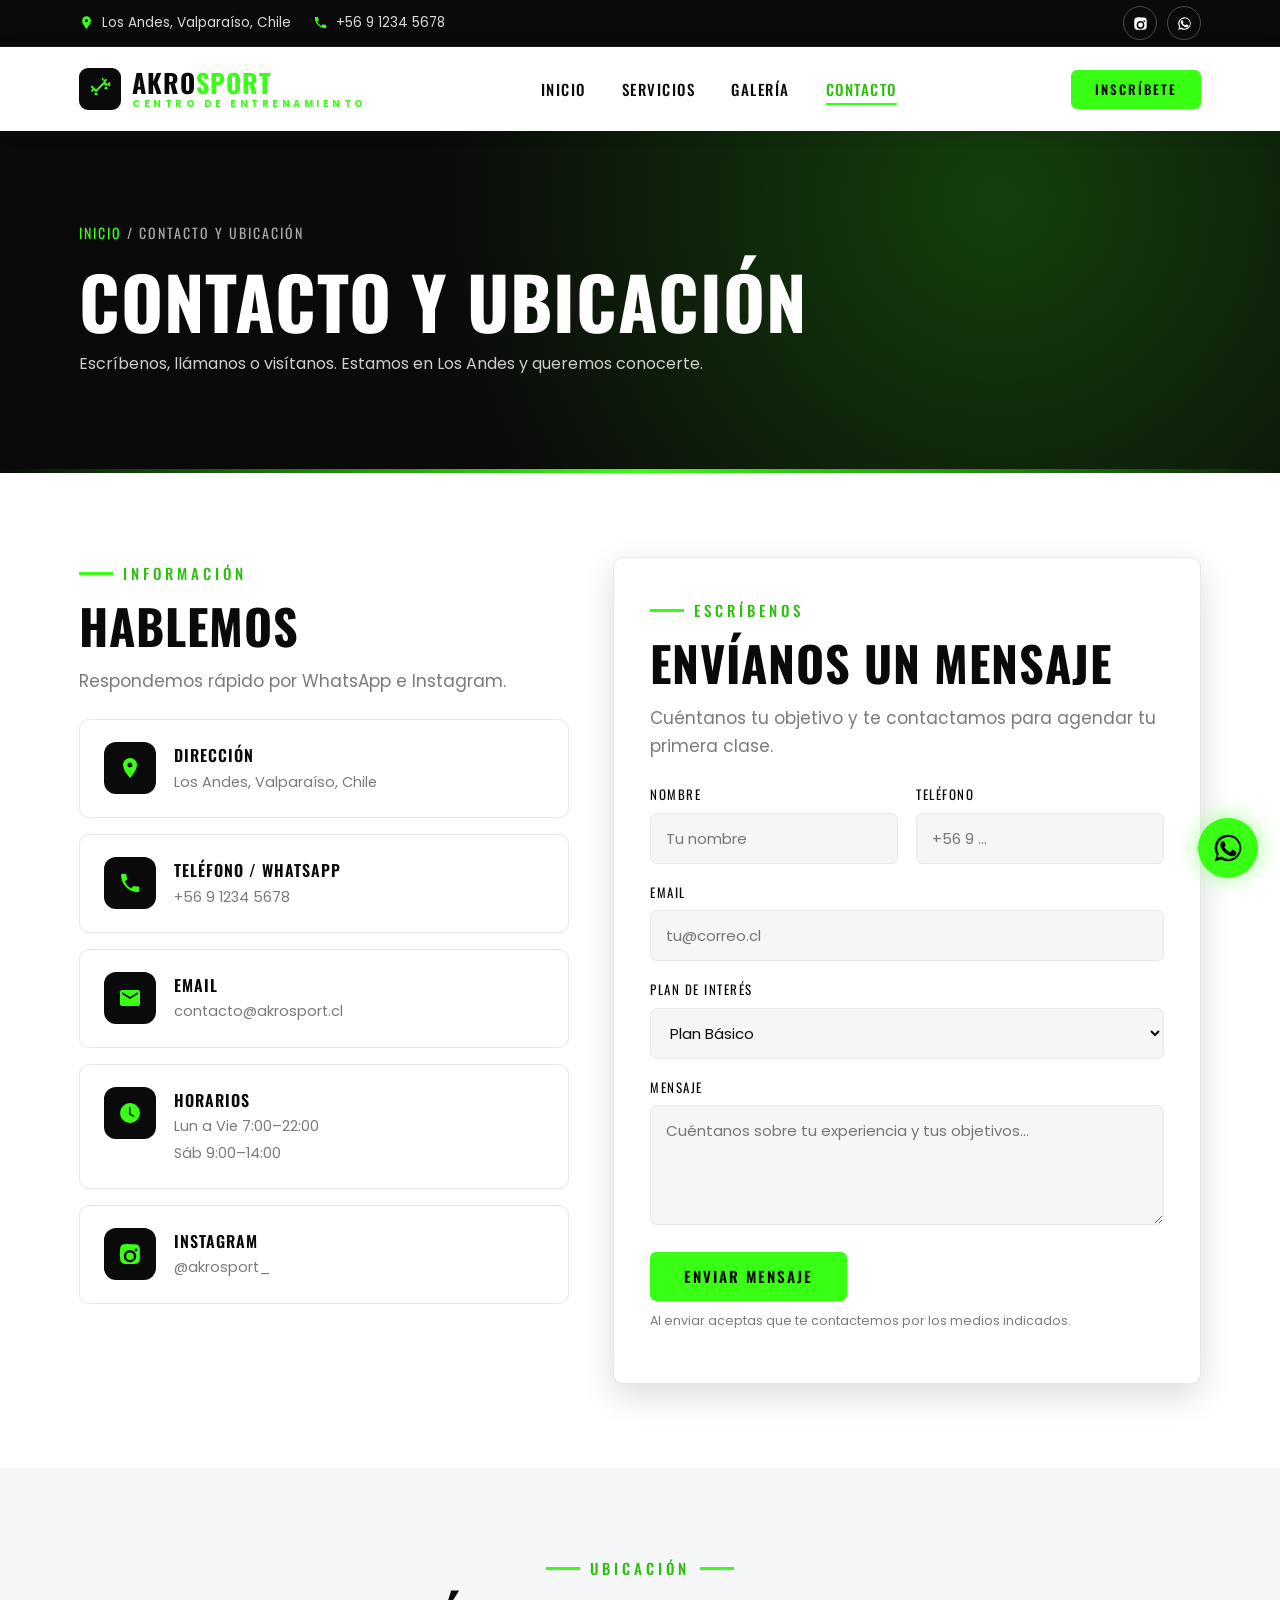
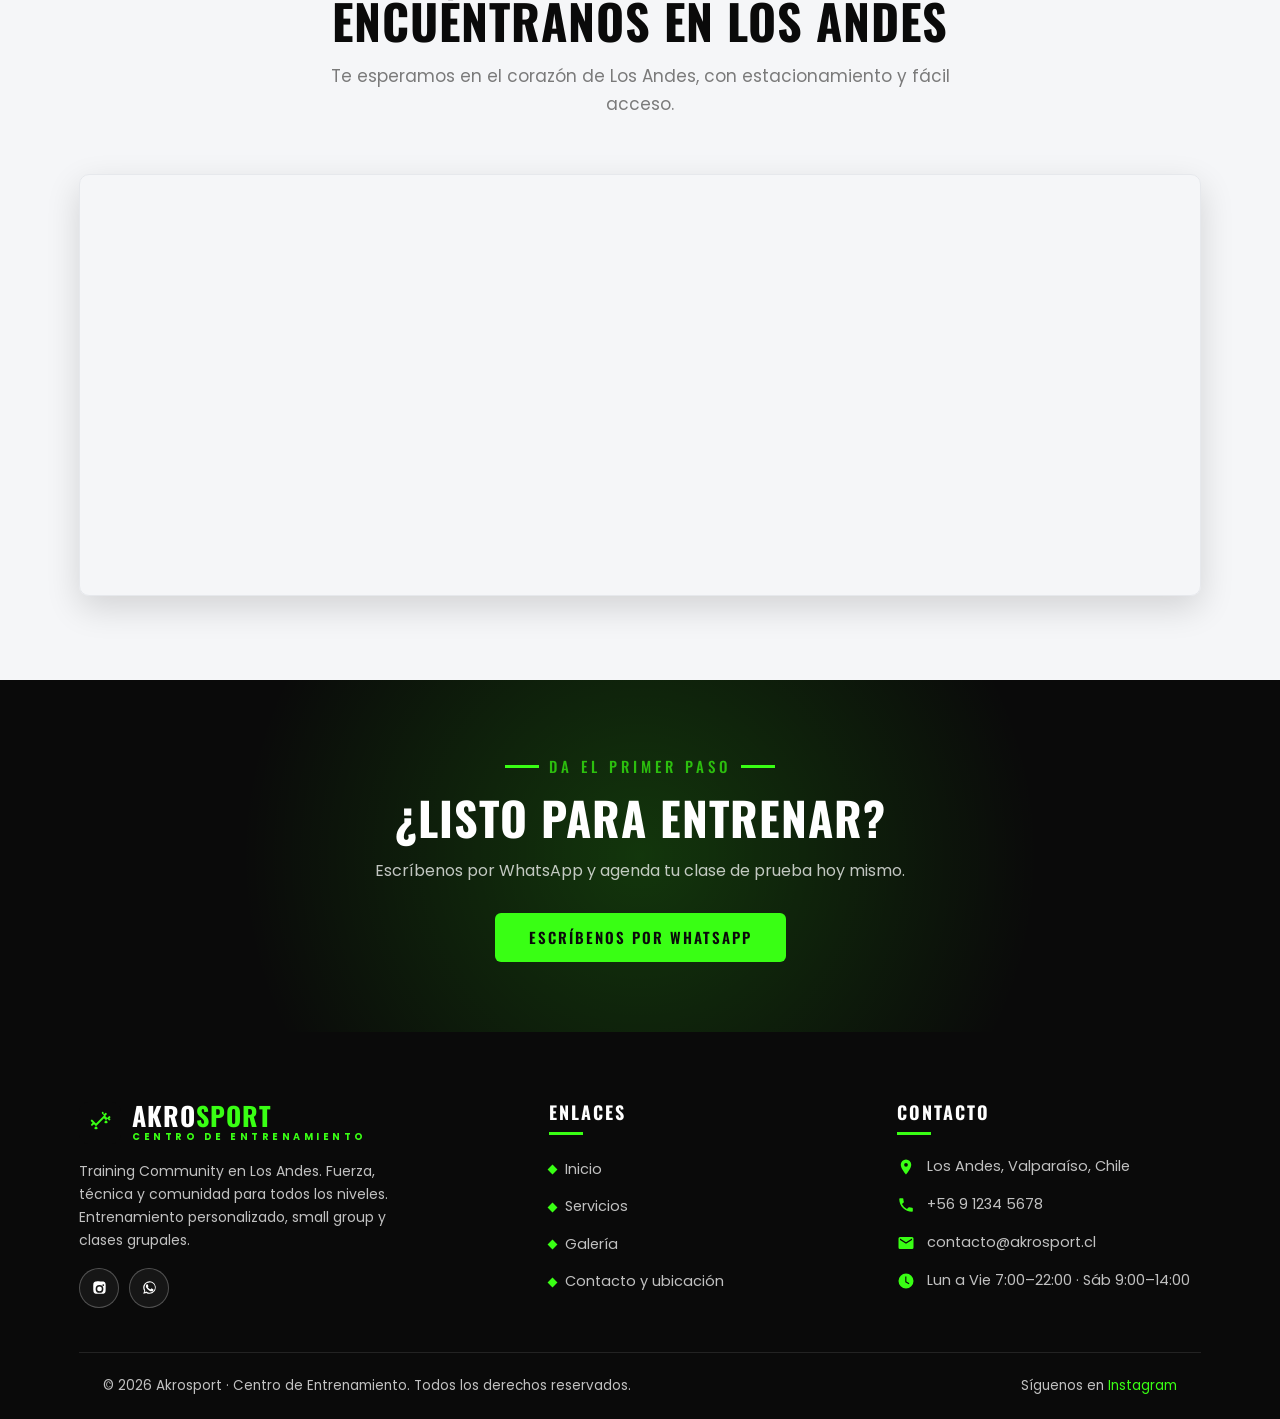
==== contacto.html @ b2be89d7 "paginas interiores: servicios, galeria y contacto" ====
<!DOCTYPE html>
<html lang="es">
<head>
  <meta charset="UTF-8">
  <meta name="viewport" content="width=device-width, initial-scale=1.0">
  <title>Contacto y Ubicación | AKROSPORT</title>
  <meta name="description" content="Contacta a Akrosport en Los Andes: dirección, teléfono, WhatsApp, Instagram, horarios y formulario de contacto.">
  <link rel="icon" type="image/svg+xml" href="assets/img/favicon.svg">
  <link rel="preconnect" href="https://fonts.googleapis.com">
  <link rel="preconnect" href="https://fonts.gstatic.com" crossorigin>
  <link href="https://fonts.googleapis.com/css2?family=Oswald:wght@400;500;600;700&family=Poppins:wght@300;400;500;600;700&display=swap" rel="stylesheet">
  <link rel="stylesheet" href="css/style.css">
</head>
<body>

  <div class="topbar">
    <div class="container">
      <div class="topbar-left">
        <span class="topbar-item">
          <svg><use href="assets/img/icons.svg#icon-pin"></use></svg>
          Los Andes, Valparaíso, Chile
        </span>
        <span class="topbar-item">
          <svg><use href="assets/img/icons.svg#icon-phone"></use></svg>
          +56 9 1234 5678
        </span>
      </div>
      <div class="topbar-right">
        <div class="socials">
          <a href="https://www.instagram.com/akrosport_" target="_blank" rel="noopener" aria-label="Instagram">
            <svg><use href="assets/img/icons.svg#icon-instagram"></use></svg>
          </a>
          <a href="https://wa.me/56912345678" target="_blank" rel="noopener" aria-label="WhatsApp">
            <svg><use href="assets/img/icons.svg#icon-whatsapp"></use></svg>
          </a>
        </div>
      </div>
    </div>
  </div>

  <header class="site-header">
    <div class="container">
      <a href="index.html" class="logo" aria-label="Akrosport">
        <span class="logo-icon">
          <svg><use href="assets/img/icons.svg#icon-dumbbell"></use></svg>
        </span>
        <span class="logo-text">AKRO<span>SPORT</span><span class="logo-tag">Centro de Entrenamiento</span></span>
      </a>
      <nav class="nav" aria-label="Menú principal">
        <a href="index.html">Inicio</a>
        <a href="servicios.html">Servicios</a>
        <a href="galeria.html">Galería</a>
        <a href="contacto.html" class="active">Contacto</a>
      </nav>
      <div class="header-cta">
        <a href="https://wa.me/56912345678?text=Hola%20Akrosport%2C%20quiero%20inscribirme" target="_blank" rel="noopener" class="btn btn-neon btn-sm">Inscríbete</a>
        <button class="nav-toggle" aria-label="Abrir menú">
          <span></span><span></span><span></span>
        </button>
      </div>
    </div>
  </header>

  <main>

    <section class="page-banner">
      <div class="container">
        <p class="crumb"><a href="index.html">Inicio</a> / Contacto y ubicación</p>
        <h1>Contacto y ubicación</h1>
        <p>Escríbenos, llámanos o visítanos. Estamos en Los Andes y queremos conocerte.</p>
      </div>
    </section>

    <section class="section">
      <div class="container">
        <div class="contact-grid">

          <div class="reveal">
            <span class="eyebrow">Información</span>
            <h2>Hablemos</h2>
            <p class="subtitle" style="margin:0 0 24px;text-align:left;">Respondemos rápido por WhatsApp e Instagram.</p>
            <div class="contact-cards">
              <div class="contact-card">
                <span class="ico"><svg><use href="assets/img/icons.svg#icon-pin"></use></svg></span>
                <div>
                  <strong>Dirección</strong>
                  <span>Los Andes, Valparaíso, Chile</span>
                </div>
              </div>
              <div class="contact-card">
                <span class="ico"><svg><use href="assets/img/icons.svg#icon-phone"></use></svg></span>
                <div>
                  <strong>Teléfono / WhatsApp</strong>
                  <a href="https://wa.me/56912345678" target="_blank" rel="noopener">+56 9 1234 5678</a>
                </div>
              </div>
              <div class="contact-card">
                <span class="ico"><svg><use href="assets/img/icons.svg#icon-mail"></use></svg></span>
                <div>
                  <strong>Email</strong>
                  <a href="mailto:contacto@akrosport.cl">contacto@akrosport.cl</a>
                </div>
              </div>
              <div class="contact-card">
                <span class="ico"><svg><use href="assets/img/icons.svg#icon-clock"></use></svg></span>
                <div>
                  <strong>Horarios</strong>
                  <span>Lun a Vie 7:00–22:00<br>Sáb 9:00–14:00</span>
                </div>
              </div>
              <div class="contact-card">
                <span class="ico"><svg><use href="assets/img/icons.svg#icon-instagram"></use></svg></span>
                <div>
                  <strong>Instagram</strong>
                  <a href="https://www.instagram.com/akrosport_" target="_blank" rel="noopener">@akrosport_</a>
                </div>
              </div>
            </div>
          </div>

          <div class="form-card reveal">
            <span class="eyebrow">Escríbenos</span>
            <h2>Envíanos un mensaje</h2>
            <p class="subtitle" style="margin:0 0 24px;text-align:left;">Cuéntanos tu objetivo y te contactamos para agendar tu primera clase.</p>
            <div class="form-success" role="status">¡Gracias por tu mensaje! Te responderemos muy pronto.</div>
            <form class="contact-form" novalidate>
              <div class="form-row">
                <div class="form-group">
                  <label for="nombre">Nombre</label>
                  <input type="text" id="nombre" name="nombre" placeholder="Tu nombre" required>
                </div>
                <div class="form-group">
                  <label for="telefono">Teléfono</label>
                  <input type="tel" id="telefono" name="telefono" placeholder="+56 9 ..." required>
                </div>
              </div>
              <div class="form-group">
                <label for="email">Email</label>
                <input type="email" id="email" name="email" placeholder="tu@correo.cl" required>
              </div>
              <div class="form-group">
                <label for="asunto">Plan de interés</label>
                <select id="asunto" name="asunto">
                  <option value="Plan Básico">Plan Básico</option>
                  <option value="Plan Pro">Plan Pro</option>
                  <option value="Plan Premium">Plan Premium</option>
                  <option value="Clases grupales">Clases grupales</option>
                  <option value="Entrenamiento personalizado">Entrenamiento personalizado</option>
                  <option value="Otro">Otro</option>
                </select>
              </div>
              <div class="form-group">
                <label for="mensaje">Mensaje</label>
                <textarea id="mensaje" name="mensaje" rows="4" placeholder="Cuéntanos sobre tu experiencia y tus objetivos..." required></textarea>
              </div>
              <button type="submit" class="btn btn-neon">Enviar mensaje</button>
              <p class="form-note">Al enviar aceptas que te contactemos por los medios indicados.</p>
            </form>
          </div>

        </div>
      </div>
    </section>

    <!-- Ubicación -->
    <section class="section section-light" id="ubicacion">
      <div class="container">
        <div class="text-center reveal">
          <span class="eyebrow center">Ubicación</span>
          <h2>Encuéntranos en Los Andes</h2>
          <p class="subtitle">Te esperamos en el corazón de Los Andes, con estacionamiento y fácil acceso.</p>
        </div>
        <div class="map-wrap reveal">
          <iframe src="https://www.google.com/maps?q=Los%20Andes%2C%20Valpara%C3%ADso%2C%20Chile&output=embed" loading="lazy" referrerpolicy="no-referrer-when-downgrade" title="Mapa de ubicación de Akrosport"></iframe>
        </div>
      </div>
    </section>

    <!-- CTA -->
    <section class="cta-band">
      <div class="container reveal">
        <span class="eyebrow center">Da el primer paso</span>
        <h2>¿Listo para entrenar?</h2>
        <p>Escríbenos por WhatsApp y agenda tu clase de prueba hoy mismo.</p>
        <a href="https://wa.me/56912345678?text=Hola%20Akrosport%2C%20quiero%20inscribirme" target="_blank" rel="noopener" class="btn btn-neon">Escríbenos por WhatsApp</a>
      </div>
    </section>

  </main>

  <footer class="site-footer">
    <div class="container">
      <div class="footer-grid">
        <div class="footer-brand">
          <a href="index.html" class="logo" aria-label="Akrosport">
            <span class="logo-icon">
              <svg><use href="assets/img/icons.svg#icon-dumbbell"></use></svg>
            </span>
            <span class="logo-text">AKRO<span>SPORT</span><span class="logo-tag">Centro de Entrenamiento</span></span>
          </a>
          <p>Training Community en Los Andes. Fuerza, técnica y comunidad para todos los niveles. Entrenamiento personalizado, small group y clases grupales.</p>
          <div class="socials sm">
            <a href="https://www.instagram.com/akrosport_" target="_blank" rel="noopener" aria-label="Instagram">
              <svg><use href="assets/img/icons.svg#icon-instagram"></use></svg>
            </a>
            <a href="https://wa.me/56912345678" target="_blank" rel="noopener" aria-label="WhatsApp">
              <svg><use href="assets/img/icons.svg#icon-whatsapp"></use></svg>
            </a>
          </div>
        </div>
        <div class="footer-col">
          <h4>Enlaces</h4>
          <ul class="footer-links">
            <li><a href="index.html">Inicio</a></li>
            <li><a href="servicios.html">Servicios</a></li>
            <li><a href="galeria.html">Galería</a></li>
            <li><a href="contacto.html">Contacto y ubicación</a></li>
          </ul>
        </div>
        <div class="footer-col">
          <h4>Contacto</h4>
          <ul class="footer-contact">
            <li>
              <svg><use href="assets/img/icons.svg#icon-pin"></use></svg>
              <span>Los Andes, Valparaíso, Chile</span>
            </li>
            <li>
              <svg><use href="assets/img/icons.svg#icon-phone"></use></svg>
              <a href="tel:+56912345678">+56 9 1234 5678</a>
            </li>
            <li>
              <svg><use href="assets/img/icons.svg#icon-mail"></use></svg>
              <a href="mailto:contacto@akrosport.cl">contacto@akrosport.cl</a>
            </li>
            <li>
              <svg><use href="assets/img/icons.svg#icon-clock"></use></svg>
              <span>Lun a Vie 7:00–22:00 · Sáb 9:00–14:00</span>
            </li>
          </ul>
        </div>
      </div>
      <div class="footer-bottom">
        <div class="container">
          <span>© 2026 Akrosport · Centro de Entrenamiento. Todos los derechos reservados.</span>
          <span>Síguenos en <a href="https://www.instagram.com/akrosport_" target="_blank" rel="noopener">Instagram</a></span>
        </div>
      </div>
    </div>
  </footer>

  <a href="https://wa.me/56912345678?text=Hola%20Akrosport%2C%20quiero%20m%C3%A1s%20informaci%C3%B3n" target="_blank" rel="noopener" class="whatsapp-float" aria-label="WhatsApp">
    <svg><use href="assets/img/icons.svg#icon-whatsapp"></use></svg>
  </a>

  <button class="to-top" aria-label="Volver arriba">
    <svg><use href="assets/img/icons.svg#icon-chevron-up"></use></svg>
  </button>

  <script src="js/main.js"></script>
</body>
</html>
---- css/style.css ----
/* AKROSPORT
   negro + verde neón. si cambia el logo, cambiar los colores acá. */

:root {
  --black: #0A0A0A;
  --black-2: #111111;
  --black-3: #1A1C19;
  --neon: #39FF14;
  --neon-dark: #2CBF0E;
  --neon-soft: #A6FF00;
  --white: #ffffff;
  --light: #F5F6F8;
  --text: #3D3D3D;
  --gray: #7A7A7A;
  --border: #E6E8EC;
  --font-body: 'Poppins', Arial, sans-serif;
  --font-head: 'Oswald', 'Arial Narrow', sans-serif;
  --maxw: 1170px;
  --header-h: 84px;
  --radius: 10px;
  --shadow: 0 12px 34px rgba(0, 0, 0, .14);
  --glow: 0 0 22px rgba(57, 255, 20, .45);
  --transition: .3s cubic-bezier(.4, 0, .2, 1);
}

/* baseline */
*, *::before, *::after { box-sizing: border-box; }
html { scroll-behavior: smooth; -webkit-text-size-adjust: 100%; }
body {
  margin: 0;
  font-family: var(--font-body);
  font-size: 16px;
  line-height: 1.65;
  color: var(--text);
  background: var(--white);
  overflow-x: hidden;
}
img { max-width: 100%; display: block; }
a { color: var(--neon-dark); text-decoration: none; transition: color var(--transition); }
a:hover { color: var(--neon); }
ul { margin: 0; padding: 0; list-style: none; }
h1, h2, h3, h4, h5, h6 {
  font-family: var(--font-head);
  font-weight: 700;
  line-height: 1.15;
  margin: 0 0 14px;
  color: var(--black);
  text-transform: uppercase;
  letter-spacing: 1px;
}
h1 { font-size: clamp(38px, 6vw, 72px); }
h2 { font-size: clamp(30px, 4.4vw, 48px); }
h3 { font-size: clamp(22px, 2.6vw, 28px); }
p { margin: 0 0 16px; }
strong { font-weight: 600; }

.container { width: 100%; max-width: var(--maxw); margin: 0 auto; padding: 0 24px; }
section { position: relative; }
.section { padding: 84px 0; }
.section-light { background: var(--light); }
.section-dark { background: var(--black); }

/* textos auxiliares */
.eyebrow {
  display: inline-flex;
  align-items: center;
  gap: 10px;
  font-family: var(--font-head);
  font-weight: 500;
  font-size: 15px;
  letter-spacing: 4px;
  text-transform: uppercase;
  color: var(--neon-dark);
  margin-bottom: 12px;
}
.eyebrow::before { content: ""; width: 34px; height: 3px; background: var(--neon); display: inline-block; }
.eyebrow.center { justify-content: center; }
.eyebrow.center::after { content: ""; width: 34px; height: 3px; background: var(--neon); display: inline-block; }

.text-center { text-align: center; }
.text-white { color: var(--white); }
.text-neon { color: var(--neon); }
.subtitle { font-size: 17px; color: var(--gray); max-width: 640px; margin: 0 auto; }
.section-dark .subtitle { color: rgba(255, 255, 255, .72); }

/* botones */
.btn {
  display: inline-flex;
  align-items: center;
  justify-content: center;
  gap: 10px;
  font-family: var(--font-head);
  font-weight: 600;
  font-size: 15px;
  letter-spacing: 2px;
  text-transform: uppercase;
  padding: 15px 32px;
  border-radius: 6px;
  border: 2px solid transparent;
  cursor: pointer;
  transition: all var(--transition);
  line-height: 1;
  text-align: center;
}
.btn-neon { background: var(--neon); color: var(--black); }
.btn-neon:hover { background: var(--neon-dark); color: var(--black); box-shadow: var(--glow); transform: translateY(-2px); }
.btn-outline { border-color: rgba(255, 255, 255, .7); color: var(--white); background: transparent; }
.btn-outline:hover { border-color: var(--neon); color: var(--neon); background: rgba(57, 255, 20, .08); }
.btn-dark { background: var(--black); color: var(--white); }
.btn-dark:hover { background: var(--neon); color: var(--black); }
.btn-sm { padding: 11px 22px; font-size: 13px; }

.btn svg { width: 18px; height: 18px; flex: none; }

/* topbar: la barrita negra de arriba */
.topbar { background: var(--black); color: rgba(255, 255, 255, .85); font-size: 13.5px; border-bottom: 1px solid rgba(255, 255, 255, .08); }
.topbar .container { display: flex; align-items: center; justify-content: space-between; min-height: 44px; gap: 16px; flex-wrap: wrap; padding-top: 6px; padding-bottom: 6px; }
.topbar-item { display: inline-flex; align-items: center; gap: 8px; }
.topbar-item svg { width: 15px; height: 15px; fill: var(--neon); flex: none; }
.topbar-left { display: flex; align-items: center; gap: 22px; flex-wrap: wrap; }
.topbar-right { display: flex; align-items: center; gap: 12px; }

.socials { display: flex; gap: 10px; }
.socials a {
  width: 34px; height: 34px;
  display: inline-flex; align-items: center; justify-content: center;
  border: 1px solid rgba(255, 255, 255, .25);
  border-radius: 50%;
  color: var(--white);
  transition: all var(--transition);
}
.socials a svg { width: 15px; height: 15px; fill: currentColor; }
.socials a:hover { background: var(--neon); border-color: var(--neon); color: var(--black); box-shadow: var(--glow); }
.socials.sm a { width: 40px; height: 40px; background: rgba(255, 255, 255, .05); }

/* header. ojo: sin -webkit-backdrop-filter el sticky no queda translúcido en safari */
.site-header {
  position: sticky; top: 0; z-index: 900;
  background: rgba(255, 255, 255, .96);
  -webkit-backdrop-filter: blur(8px);
  backdrop-filter: blur(8px);
  box-shadow: 0 2px 18px rgba(0, 0, 0, .07);
  transition: box-shadow var(--transition);
}
.site-header.scrolled { box-shadow: 0 6px 26px rgba(0, 0, 0, .16); }
.site-header .container { display: flex; align-items: center; justify-content: space-between; min-height: var(--header-h); gap: 20px; }

.logo { display: inline-flex; align-items: center; gap: 11px; }
.logo-icon { width: 42px; height: 42px; flex: none; display: inline-flex; align-items: center; justify-content: center; background: var(--black); border-radius: 9px; }
.logo-icon svg { width: 24px; height: 24px; fill: var(--neon); }
.logo-text { font-family: var(--font-head); font-weight: 700; font-size: 26px; letter-spacing: 1px; color: var(--black); line-height: 1; text-transform: uppercase; }
.logo-text span { color: var(--neon); }
.logo-tag { display: block; font-family: var(--font-body); font-size: 9.5px; letter-spacing: 3.5px; text-transform: uppercase; color: var(--gray); margin-top: 3px; }

.nav { display: flex; align-items: center; gap: 6px; }
.nav a {
  font-family: var(--font-head);
  font-weight: 500;
  font-size: 15px;
  letter-spacing: 1.5px;
  text-transform: uppercase;
  color: var(--black);
  padding: 10px 15px;
  position: relative;
}
.nav a::after {
  content: ""; position: absolute; left: 15px; right: 15px; bottom: 6px;
  height: 2px; background: var(--neon); transform: scaleX(0); transform-origin: left;
  transition: transform var(--transition);
}
.nav a:hover::after, .nav a.active::after { transform: scaleX(1); }
.nav a.active { color: var(--neon-dark); }

.header-cta { display: flex; align-items: center; gap: 12px; }

.nav-toggle {
  display: none;
  flex-direction: column; justify-content: center; gap: 5px;
  width: 44px; height: 44px; background: none; border: none; cursor: pointer; padding: 8px;
}
.nav-toggle span { display: block; height: 3px; width: 100%; background: var(--black); border-radius: 3px; transition: var(--transition); }
.nav-toggle.open span:nth-child(1) { transform: translateY(8px) rotate(45deg); }
.nav-toggle.open span:nth-child(2) { opacity: 0; }
.nav-toggle.open span:nth-child(3) { transform: translateY(-8px) rotate(-45deg); }

/* hero slider */
.hero { position: relative; background: var(--black); overflow: hidden; }
.hero-slides { position: relative; height: clamp(480px, 78vh, 780px); }
.hero-slide {
  position: absolute; inset: 0; opacity: 0; transition: opacity 1s ease; pointer-events: none;
}
.hero-slide.active { opacity: 1; pointer-events: auto; }
.hero-slide .slide-bg { position: absolute; inset: 0; background-size: cover; background-position: center; transform: scale(1.06); transition: transform 6s linear; }
.hero-slide.active .slide-bg { transform: scale(1); }
.hero-slide::after {
  content: ""; position: absolute; inset: 0;
  background: linear-gradient(90deg, rgba(0, 0, 0, .88) 0%, rgba(0, 0, 0, .55) 45%, rgba(0, 0, 0, .25) 100%);
}
.hero-content {
  position: relative; z-index: 2; height: 100%;
  display: flex; flex-direction: column; justify-content: center;
  max-width: var(--maxw); margin: 0 auto; padding: 60px 24px;
}
.hero-content .eyebrow { color: var(--neon); }
.hero-content h1 { color: var(--white); font-size: clamp(40px, 6.5vw, 82px); max-width: 720px; }
.hero-content h1 .neon-line { color: var(--neon); position: relative; white-space: nowrap; }
.hero-content p { color: rgba(255, 255, 255, .85); font-size: 19px; max-width: 560px; }
.hero-btns { display: flex; gap: 14px; flex-wrap: wrap; margin-top: 12px; }

.hero-arrow {
  position: absolute; top: 50%; transform: translateY(-50%); z-index: 5;
  width: 52px; height: 52px; border-radius: 50%;
  display: flex; align-items: center; justify-content: center;
  background: rgba(255, 255, 255, .08); border: 1px solid rgba(255, 255, 255, .2);
  color: var(--white); cursor: pointer; transition: all var(--transition);
}
.hero-arrow svg { width: 22px; height: 22px; fill: currentColor; }
.hero-arrow:hover { background: var(--neon); border-color: var(--neon); color: var(--black); }
.hero-arrow.prev { left: 18px; }
.hero-arrow.next { right: 18px; }

.hero-dots { position: absolute; left: 50%; transform: translateX(-50%); bottom: 26px; z-index: 5; display: flex; gap: 10px; }
.hero-dots button { width: 12px; height: 12px; border-radius: 50%; border: none; background: rgba(255, 255, 255, .35); cursor: pointer; transition: var(--transition); padding: 0; }
.hero-dots button.active { background: var(--neon); transform: scale(1.25); box-shadow: var(--glow); }

/* esto quedó de un draft, no lo uso pero da igual */
.hero-scroll { position: absolute; bottom: 0; left: 50%; transform: translateX(-50%); z-index: 5; color: rgba(255,255,255,.5); font-size: 11px; letter-spacing: 3px; text-transform: uppercase; font-family: var(--font-head); padding-bottom: 8px; }

/* probe con animacion en el clip-path de las tarjetas y se veia raro en linux, lo saqué */
/* .plan-card { clip-path: polygon(0 0, 100% 0, 100% 94%, 0 100%); } */

/* banner de las paginas interiores */
.page-banner { background: var(--black); color: var(--white); padding: 90px 0 80px; overflow: hidden; position: relative; }
.page-banner::before {
  content: ""; position: absolute; inset: 0;
  background: radial-gradient(circle at 78% 20%, rgba(57, 255, 20, .22), transparent 55%);
}
.page-banner::after { content: ""; position: absolute; left: 0; right: 0; bottom: 0; height: 4px; background: linear-gradient(90deg, transparent, var(--neon), transparent); }
.page-banner .container { position: relative; z-index: 2; }
.page-banner h1 { color: var(--white); margin-bottom: 8px; }
.page-banner .crumb { color: rgba(255, 255, 255, .65); font-size: 14px; letter-spacing: 2px; text-transform: uppercase; font-family: var(--font-head); }
.page-banner .crumb a { color: var(--neon); }
.page-banner p { color: rgba(255, 255, 255, .8); max-width: 640px; }

/* strip de valores */
.value-strip { background: var(--neon); }
.value-strip .container { display: grid; grid-template-columns: repeat(auto-fit, minmax(220px, 1fr)); gap: 0; }
.value-item { padding: 30px 24px; display: flex; align-items: center; gap: 16px; border-right: 1px solid rgba(0, 0, 0, .15); }
.value-item:last-child { border-right: none; }
.value-item svg { width: 40px; height: 40px; fill: var(--black); flex: none; }
.value-item strong { display: block; font-family: var(--font-head); text-transform: uppercase; font-size: 17px; letter-spacing: 1px; color: var(--black); line-height: 1.2; }
.value-item span { font-size: 12.5px; color: rgba(0, 0, 0, .75); }

/* planes */
.plans-grid { display: grid; grid-template-columns: repeat(auto-fit, minmax(290px, 1fr)); gap: 26px; margin-top: 48px; align-items: stretch; }
.plan-card {
  position: relative; background: var(--white); border: 1px solid var(--border);
  border-radius: var(--radius); padding: 40px 30px; display: flex; flex-direction: column;
  transition: all var(--transition); overflow: hidden;
}
.plan-card::before { content: ""; position: absolute; top: 0; left: 0; right: 0; height: 4px; background: var(--black); transition: background var(--transition); }
.plan-card:hover { transform: translateY(-8px); box-shadow: var(--shadow); }
.plan-card:hover::before { background: var(--neon); }
.plan-card.featured { background: var(--black); border-color: var(--black); }
.plan-card.featured .plan-name, .plan-card.featured .plan-price { color: var(--white); }
.plan-card.featured .plan-desc, .plan-card.featured .plan-feat li { color: rgba(255, 255, 255, .8); }
.plan-card.featured::before { background: var(--neon); height: 6px; }
.plan-flag { position: absolute; top: 16px; right: 16px; background: var(--neon); color: var(--black); font-family: var(--font-head); font-size: 12px; letter-spacing: 1.5px; text-transform: uppercase; padding: 6px 12px; border-radius: 4px; font-weight: 600; }
.plan-name { font-size: 24px; margin-bottom: 4px; }
.plan-desc { font-size: 14px; color: var(--gray); margin-bottom: 20px; }
.plan-price { font-family: var(--font-head); font-weight: 700; font-size: 46px; line-height: 1; color: var(--black); margin-bottom: 4px; }
.plan-price small { font-size: 15px; font-weight: 400; color: var(--gray); font-family: var(--font-body); letter-spacing: 0; }
.plan-period { font-size: 13px; color: var(--gray); margin-bottom: 22px; display: block; }
.plan-feat { margin: 0 0 26px; flex: 1; }
.plan-feat li { display: flex; gap: 10px; align-items: flex-start; padding: 8px 0; border-bottom: 1px dashed var(--border); font-size: 15px; }
.plan-card.featured .plan-feat li { border-color: rgba(255, 255, 255, .14); }
.plan-feat svg { width: 18px; height: 18px; fill: var(--neon); flex: none; margin-top: 2px; }
.plan-feat li.off { opacity: .45; }
.plan-feat li.off svg { fill: var(--gray); }

/* bienvenidos */
.welcome-grid { display: grid; grid-template-columns: 1.05fr .95fr; gap: 56px; align-items: center; }
.welcome-media { position: relative; }
.welcome-media img { border-radius: var(--radius); box-shadow: var(--shadow); width: 100%; }
.welcome-media::before {
  content: ""; position: absolute; top: -22px; left: -22px; right: 22px; bottom: 22px;
  border: 3px solid var(--neon); border-radius: var(--radius); z-index: -1; opacity: .9;
}
.welcome-badge {
  position: absolute; bottom: -20px; right: -16px;
  background: var(--black); color: var(--neon);
  font-family: var(--font-head); text-transform: uppercase; letter-spacing: 1px;
  padding: 18px 22px; border-radius: var(--radius); text-align: center;
  box-shadow: var(--shadow); border: 1px solid rgba(57, 255, 20, .35);
}
.welcome-badge strong { font-size: 26px; display: block; line-height: 1; }
.welcome-badge span { font-size: 11px; color: rgba(255, 255, 255, .8); }
.welcome-list { display: grid; gap: 14px; margin: 22px 0 28px; }
.welcome-list li { display: flex; gap: 12px; align-items: flex-start; }
.welcome-list svg { width: 22px; height: 22px; fill: var(--neon); flex: none; margin-top: 3px; }
.welcome-list strong { display: block; color: var(--black); font-family: var(--font-head); text-transform: uppercase; letter-spacing: 1px; font-size: 16px; }
.welcome-list span { color: var(--gray); font-size: 14.5px; }

/* promociones */
.promo-grid { display: grid; grid-template-columns: repeat(auto-fit, minmax(320px, 1fr)); gap: 26px; margin-top: 48px; align-items: stretch; }
.promo-card {
  position: relative; background: var(--black-2); border: 1px solid rgba(255, 255, 255, .1);
  border-radius: var(--radius); padding: 44px 30px 34px; color: rgba(255, 255, 255, .85);
  display: flex; flex-direction: column; transition: all var(--transition); overflow: hidden;
}
.promo-card::before { content: ""; position: absolute; inset: 0; background: radial-gradient(circle at 20% 0%, rgba(57, 255, 20, .14), transparent 60%); }
.promo-card:hover { transform: translateY(-8px); border-color: rgba(57, 255, 20, .55); box-shadow: var(--glow); }
.promo-card > * { position: relative; z-index: 1; }
.promo-badge {
  position: absolute; top: 18px; right: 18px; z-index: 2;
  background: var(--neon); color: var(--black); font-family: var(--font-head);
  font-weight: 700; font-size: 15px; letter-spacing: 1px; text-transform: uppercase;
  padding: 8px 14px; border-radius: 5px; transform: rotate(2deg);
}
.promo-title { color: var(--white); font-size: 26px; margin-bottom: 10px; }
.promo-desc { font-size: 14.5px; color: rgba(255, 255, 255, .7); }
.promo-price { margin: 18px 0 4px; font-family: var(--font-head); font-size: 34px; font-weight: 700; color: var(--neon); line-height: 1.1; }
.promo-price small { display: block; font-size: 13px; font-family: var(--font-body); color: rgba(255, 255, 255, .55); letter-spacing: 0; }
.promo-strike { text-decoration: line-through; color: rgba(255, 255, 255, .4); font-size: 14px; }
.promo-feat { margin: 18px 0 26px; flex: 1; }
.promo-feat li { display: flex; gap: 10px; align-items: flex-start; padding: 7px 0; border-bottom: 1px dashed rgba(255, 255, 255, .12); font-size: 14.5px; }
.promo-feat svg { width: 17px; height: 17px; fill: var(--neon); flex: none; margin-top: 3px; }
.promo-note { font-size: 12px; color: rgba(255, 255, 255, .5); text-align: center; margin-top: 14px; }

/* banda cta */
.cta-band { background: var(--black); position: relative; overflow: hidden; padding: 70px 0; }
.cta-band::before { content: ""; position: absolute; inset: 0; background: radial-gradient(circle at 50% 50%, rgba(57, 255, 20, .18), transparent 60%); }
.cta-band .container { position: relative; z-index: 1; text-align: center; }
.cta-band h2 { color: var(--white); font-size: clamp(30px, 4.5vw, 46px); }
.cta-band p { color: rgba(255, 255, 255, .75); max-width: 560px; margin: 0 auto 28px; }

/* servicios */
.services-grid { display: grid; grid-template-columns: repeat(auto-fit, minmax(300px, 1fr)); gap: 26px; margin-top: 48px; }
.service-card {
  background: var(--white); border: 1px solid var(--border); border-radius: var(--radius);
  padding: 34px 30px; transition: all var(--transition); position: relative; overflow: hidden;
}
.service-card::after { content: ""; position: absolute; inset: 0 0 auto 0; height: 0; background: var(--neon); transition: height var(--transition); }
.service-card:hover::after { height: 5px; }
.service-card:hover { transform: translateY(-6px); box-shadow: var(--shadow); }
.service-icon { width: 68px; height: 68px; background: var(--black); border-radius: 14px; display: flex; align-items: center; justify-content: center; margin-bottom: 22px; transition: background var(--transition); }
.service-card:hover .service-icon { background: var(--neon); }
.service-icon svg { width: 34px; height: 34px; fill: var(--neon); transition: fill var(--transition); }
.service-card:hover .service-icon svg { fill: var(--black); }
.service-card h3 { font-size: 22px; }
.service-card p { font-size: 14.5px; color: var(--gray); }
.service-feat { margin-top: 16px; }
.service-feat li { display: flex; gap: 9px; align-items: center; padding: 6px 0; font-size: 14px; }
.service-feat svg { width: 15px; height: 15px; fill: var(--neon); flex: none; }

/* galeria */
.gallery-grid { display: grid; grid-template-columns: repeat(auto-fill, minmax(260px, 1fr)); gap: 16px; margin-top: 48px; }
.gallery-item { position: relative; border-radius: var(--radius); overflow: hidden; cursor: pointer; aspect-ratio: 4 / 3; background: var(--black); }
.gallery-item img { width: 100%; height: 100%; object-fit: cover; transition: transform .6s ease; }
.gallery-item:hover img { transform: scale(1.07); }
.gallery-overlay {
  position: absolute; inset: 0; display: flex; flex-direction: column; justify-content: flex-end;
  padding: 20px; opacity: 0; transition: opacity var(--transition);
  background: linear-gradient(to top, rgba(0, 0, 0, .85), transparent 60%);
}
.gallery-item:hover .gallery-overlay { opacity: 1; }
.gallery-overlay strong { color: var(--neon); font-family: var(--font-head); text-transform: uppercase; letter-spacing: 2px; font-size: 17px; }
.gallery-overlay span { color: rgba(255, 255, 255, .75); font-size: 13px; }
.gallery-zoom { position: absolute; top: 16px; right: 16px; width: 40px; height: 40px; border-radius: 50%; background: var(--neon); display: flex; align-items: center; justify-content: center; transform: scale(0); transition: transform var(--transition); }
.gallery-item:hover .gallery-zoom { transform: scale(1); }
.gallery-zoom svg { width: 18px; height: 18px; fill: var(--black); }

/* lightbox */
.lightbox {
  position: fixed; inset: 0; z-index: 1100; background: rgba(0, 0, 0, .94);
  display: none; align-items: center; justify-content: center; padding: 30px;
}
.lightbox.open { display: flex; }
.lightbox img { max-width: 90vw; max-height: 82vh; border-radius: 8px; box-shadow: 0 20px 60px rgba(0,0,0,.6); }
.lightbox-caption { position: absolute; bottom: 26px; left: 0; right: 0; text-align: center; color: rgba(255, 255, 255, .85); font-size: 15px; letter-spacing: 1px; text-transform: uppercase; font-family: var(--font-head); }
.lightbox-btn {
  position: absolute; top: 50%; transform: translateY(-50%);
  width: 50px; height: 50px; border-radius: 50%; border: 1px solid rgba(255,255,255,.25);
  background: rgba(255,255,255,.06); color: var(--white); cursor: pointer; display: flex; align-items: center; justify-content: center; transition: var(--transition);
}
.lightbox-btn svg { width: 22px; height: 22px; fill: currentColor; }
.lightbox-btn:hover { background: var(--neon); color: var(--black); border-color: var(--neon); }
.lightbox-close { top: 22px; right: 22px; transform: none; position: absolute; }
.lightbox-prev { left: 20px; }
.lightbox-next { right: 20px; }

/* contacto */
.contact-grid { display: grid; grid-template-columns: 1fr 1.2fr; gap: 44px; align-items: start; }
.contact-cards { display: grid; gap: 16px; }
.contact-card {
  display: flex; gap: 18px; align-items: flex-start;
  background: var(--white); border: 1px solid var(--border); border-radius: var(--radius);
  padding: 22px 24px; transition: all var(--transition);
}
.contact-card:hover { border-color: var(--neon); box-shadow: var(--shadow); }
.contact-card .ico { width: 52px; height: 52px; flex: none; border-radius: 12px; background: var(--black); display: flex; align-items: center; justify-content: center; }
.contact-card .ico svg { width: 24px; height: 24px; fill: var(--neon); }
.contact-card strong { display: block; font-family: var(--font-head); text-transform: uppercase; letter-spacing: 1px; color: var(--black); font-size: 16px; }
.contact-card span, .contact-card a { font-size: 14.5px; color: var(--gray); }
.contact-card a:hover { color: var(--neon-dark); }

.form-card { background: var(--white); border: 1px solid var(--border); border-radius: var(--radius); padding: 36px; box-shadow: var(--shadow); }
.form-row { display: grid; grid-template-columns: 1fr 1fr; gap: 18px; }
.form-group { margin-bottom: 18px; }
.form-group label { display: block; font-family: var(--font-head); font-size: 13px; letter-spacing: 1.5px; text-transform: uppercase; color: var(--black); margin-bottom: 7px; }
.form-group input, .form-group textarea, .form-group select {
  width: 100%; padding: 13px 15px; border: 1.5px solid var(--border); border-radius: 7px;
  font-family: var(--font-body); font-size: 15px; color: var(--black); background: var(--light);
  transition: border-color var(--transition), box-shadow var(--transition);
}
.form-group input:focus, .form-group textarea:focus, .form-group select:focus {
  outline: none; border-color: var(--neon); box-shadow: 0 0 0 3px rgba(57, 255, 20, .2); background: var(--white);
}
.form-note { font-size: 12.5px; color: var(--gray); margin-top: 10px; }
.form-success { display: none; background: rgba(57, 255, 20, .15); border: 1px solid var(--neon); color: var(--black); padding: 14px 16px; border-radius: 7px; margin-bottom: 18px; font-size: 14.5px; }
.form-success.show { display: block; }

.map-wrap { margin-top: 56px; border-radius: var(--radius); overflow: hidden; box-shadow: var(--shadow); border: 1px solid var(--border); line-height: 0; position: relative; }
.map-wrap iframe { width: 100%; height: 420px; border: 0; filter: grayscale(1) invert(0.92) contrast(0.9); }

/* footer */
.site-footer { background: var(--black); color: rgba(255, 255, 255, .75); padding-top: 70px; }
.footer-grid { display: grid; grid-template-columns: 1.4fr 1fr 1fr; gap: 44px; padding-bottom: 44px; }
.footer-brand .logo-text { color: var(--white); }
.footer-brand p { font-size: 14px; margin-top: 16px; max-width: 320px; }
.footer-col h4 { color: var(--white); font-size: 18px; margin-bottom: 20px; letter-spacing: 2px; }
.footer-col h4::after { content: ""; display: block; width: 34px; height: 3px; background: var(--neon); margin-top: 10px; }
.footer-links li { margin-bottom: 11px; }
.footer-links a { color: rgba(255, 255, 255, .75); font-size: 14.5px; display: inline-flex; align-items: center; gap: 9px; }
.footer-links a::before { content: ""; width: 7px; height: 7px; background: var(--neon); transform: rotate(45deg); }
.footer-links a:hover { color: var(--neon); padding-left: 4px; }
.footer-contact li { display: flex; gap: 12px; align-items: flex-start; margin-bottom: 14px; font-size: 14.5px; }
.footer-contact svg { width: 18px; height: 18px; fill: var(--neon); flex: none; margin-top: 3px; }
.footer-contact a { color: rgba(255, 255, 255, .75); }
.footer-contact a:hover { color: var(--neon); }
.footer-bottom { border-top: 1px solid rgba(255, 255, 255, .1); padding: 22px 0; font-size: 13.5px; }
.footer-bottom .container { display: flex; align-items: center; justify-content: space-between; gap: 12px; flex-wrap: wrap; }
.footer-bottom a { color: var(--neon); }

/* whatsapp flotante */
.whatsapp-float {
  position: fixed; right: 22px; bottom: 22px; z-index: 950;
  width: 60px; height: 60px; border-radius: 50%;
  background: var(--neon); display: flex; align-items: center; justify-content: center;
  box-shadow: var(--glow); transition: all var(--transition);
}
.whatsapp-float svg { width: 32px; height: 32px; fill: var(--black); }
.whatsapp-float:hover { transform: scale(1.1); background: var(--neon-dark); }

/* animacion de entrada */
.reveal { opacity: 0; transform: translateY(28px); transition: opacity .7s ease, transform .7s ease; }
.reveal.in { opacity: 1; transform: none; }

/* volver arriba */
.to-top {
  position: fixed; left: 22px; bottom: 22px; z-index: 950;
  width: 46px; height: 46px; border-radius: 50%; border: none; cursor: pointer;
  background: var(--black); color: var(--neon); display: flex; align-items: center; justify-content: center;
  opacity: 0; pointer-events: none; transition: var(--transition); box-shadow: var(--shadow);
}
.to-top.show { opacity: 1; pointer-events: auto; }
.to-top:hover { background: var(--neon); color: var(--black); }
.to-top svg { width: 20px; height: 20px; fill: currentColor; }

/* responsive */
@media (max-width: 1024px) {
  .welcome-grid { gap: 40px; }
  .footer-grid { grid-template-columns: 1fr 1fr; }
}

@media (max-width: 900px) {
  .header-cta .btn { display: none; }
  .nav-toggle { display: flex; }
  .nav {
    position: fixed; top: 0; right: -320px; bottom: 0; width: 300px; max-width: 85vw;
    background: var(--black); flex-direction: column; align-items: flex-start; gap: 0;
    padding: 90px 26px 30px; transition: right var(--transition); z-index: 950;
    box-shadow: -10px 0 40px rgba(0, 0, 0, .4);
  }
  .nav.open { right: 0; }
  .nav a { color: var(--white); width: 100%; padding: 15px 0; font-size: 17px; border-bottom: 1px solid rgba(255, 255, 255, .1); }
  .nav a::after { display: none; }
  .nav a:hover { color: var(--neon); padding-left: 8px; }
  .nav a.active { color: var(--neon); }
  .contact-grid { grid-template-columns: 1fr; }
  .value-strip .container { grid-template-columns: repeat(2, 1fr); }
  .value-item { border-right: none; border-bottom: 1px solid rgba(0, 0, 0, .15); }
}

@media (max-width: 640px) {
  .section { padding: 60px 0; }
  .topbar-left .topbar-item:nth-child(2) { display: none; }
  .welcome-grid { grid-template-columns: 1fr; }
  .welcome-media::before { display: none; }
  .welcome-badge { right: 6px; }
  .form-row { grid-template-columns: 1fr; }
  .footer-grid { grid-template-columns: 1fr; }
  .hero-btns .btn { width: 100%; }
  .hero-arrow { display: none; }
  .value-strip .container { grid-template-columns: 1fr; }
  .plans-grid, .promo-grid { grid-template-columns: 1fr; }
}
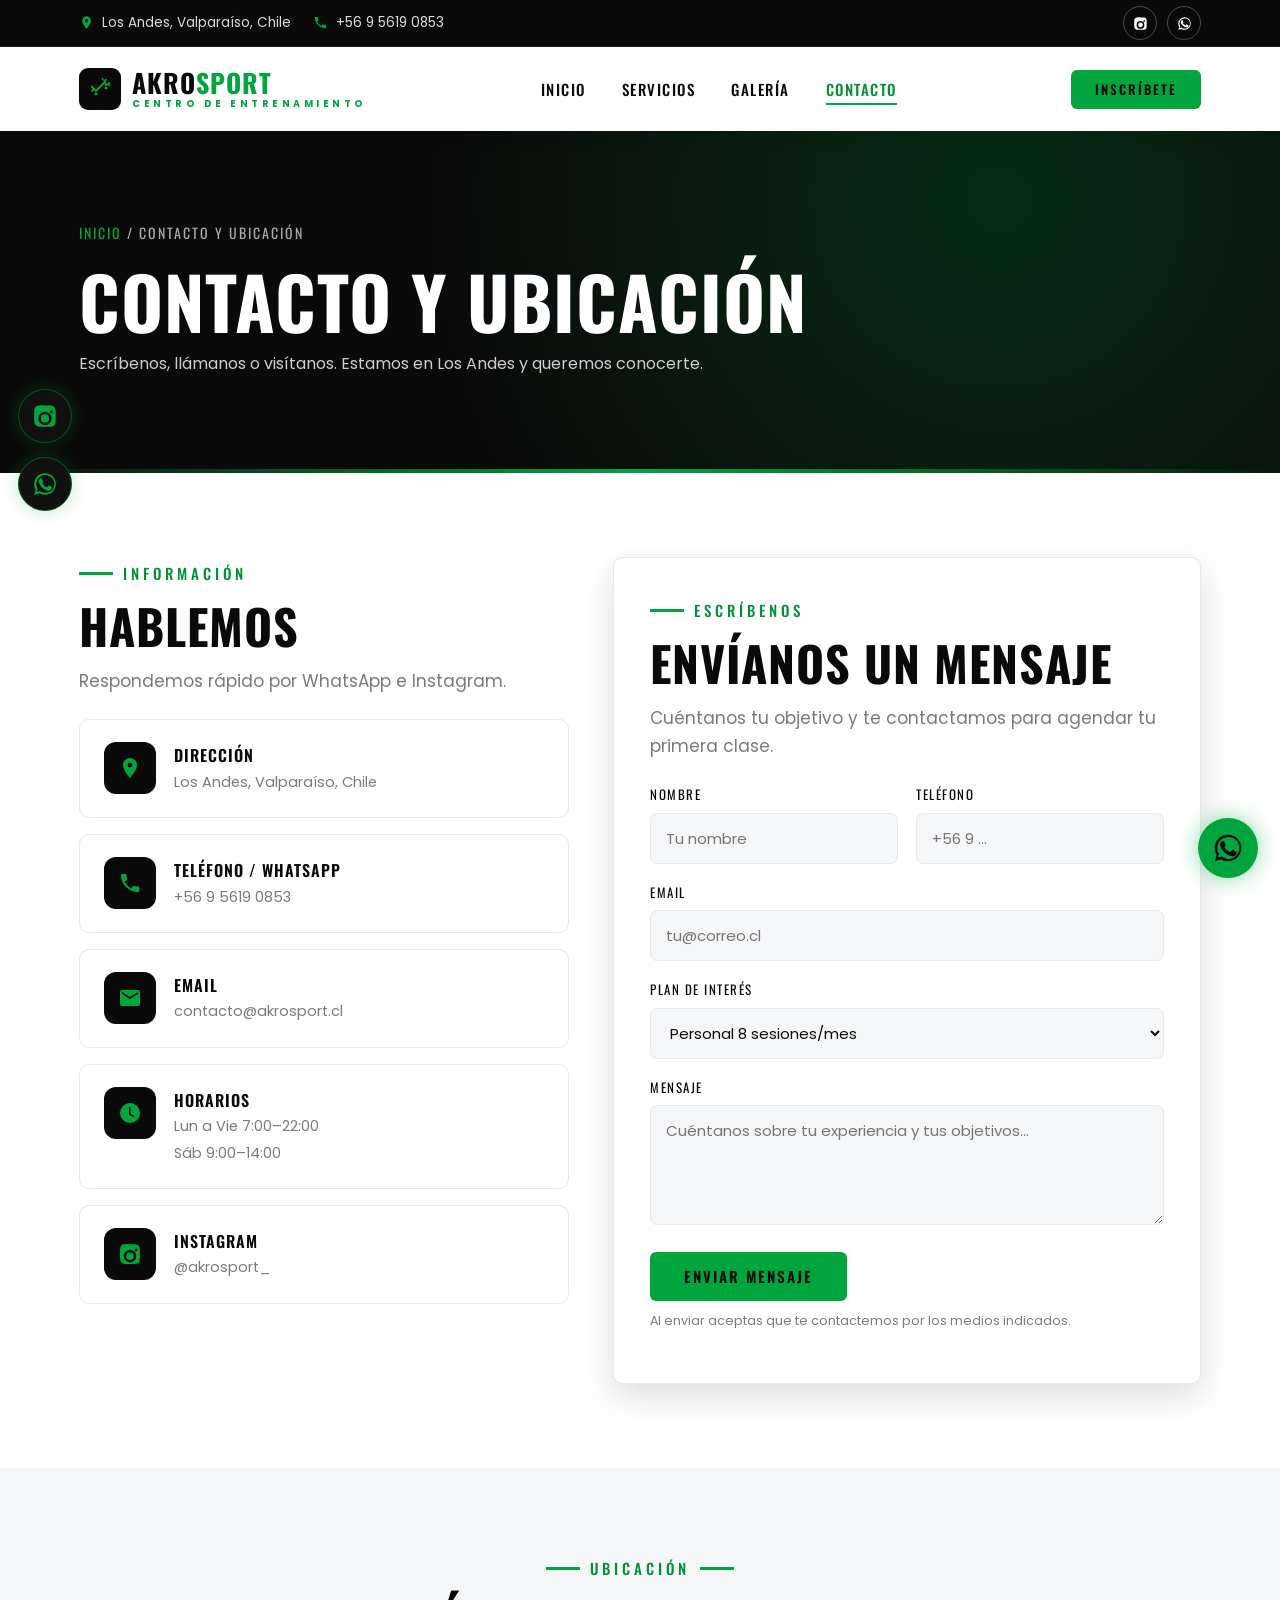
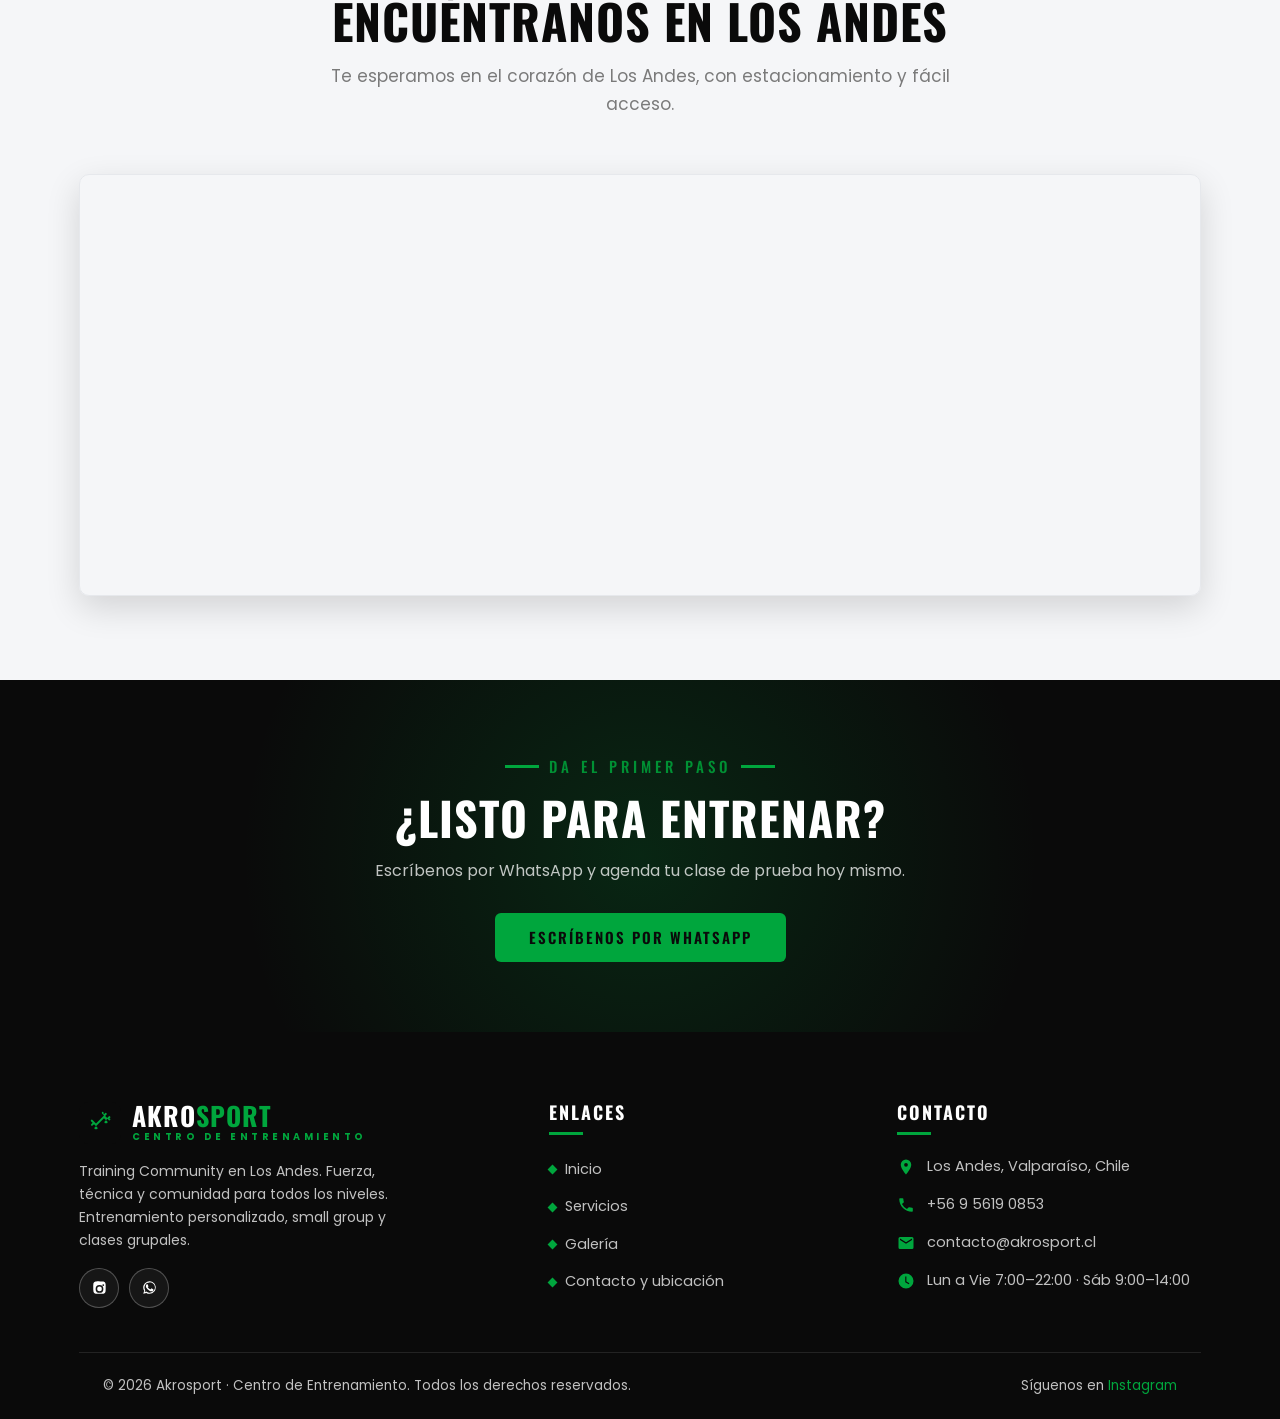
==== commit c7200368: "estilo y datos: verde mas oscuro, burbujas de redes y telefono real" ====
--- a/contacto.html
+++ b/contacto.html
@@ -22,7 +22,7 @@
         </span>
         <span class="topbar-item">
           <svg><use href="assets/img/icons.svg#icon-phone"></use></svg>
-          +56 9 1234 5678
+          +56 9 5619 0853
         </span>
       </div>
       <div class="topbar-right">
@@ -30,7 +30,7 @@
           <a href="https://www.instagram.com/akrosport_" target="_blank" rel="noopener" aria-label="Instagram">
             <svg><use href="assets/img/icons.svg#icon-instagram"></use></svg>
           </a>
-          <a href="https://wa.me/56912345678" target="_blank" rel="noopener" aria-label="WhatsApp">
+          <a href="https://wa.me/56956190853" target="_blank" rel="noopener" aria-label="WhatsApp">
             <svg><use href="assets/img/icons.svg#icon-whatsapp"></use></svg>
           </a>
         </div>
@@ -53,7 +53,7 @@
         <a href="contacto.html" class="active">Contacto</a>
       </nav>
       <div class="header-cta">
-        <a href="https://wa.me/56912345678?text=Hola%20Akrosport%2C%20quiero%20inscribirme" target="_blank" rel="noopener" class="btn btn-neon btn-sm">Inscríbete</a>
+        <a href="https://wa.me/56956190853?text=Hola%20Akrosport%2C%20quiero%20inscribirme" target="_blank" rel="noopener" class="btn btn-neon btn-sm">Inscríbete</a>
         <button class="nav-toggle" aria-label="Abrir menú">
           <span></span><span></span><span></span>
         </button>
@@ -91,7 +91,7 @@
                 <span class="ico"><svg><use href="assets/img/icons.svg#icon-phone"></use></svg></span>
                 <div>
                   <strong>Teléfono / WhatsApp</strong>
-                  <a href="https://wa.me/56912345678" target="_blank" rel="noopener">+56 9 1234 5678</a>
+                  <a href="https://wa.me/56956190853" target="_blank" rel="noopener">+56 9 5619 0853</a>
                 </div>
               </div>
               <div class="contact-card">
@@ -141,11 +141,11 @@
               <div class="form-group">
                 <label for="asunto">Plan de interés</label>
                 <select id="asunto" name="asunto">
-                  <option value="Plan Básico">Plan Básico</option>
-                  <option value="Plan Pro">Plan Pro</option>
-                  <option value="Plan Premium">Plan Premium</option>
+                  <option value="Personal 8 sesiones/mes">Personal 8 sesiones/mes</option>
+                  <option value="Personal 12 sesiones/mes">Personal 12 sesiones/mes</option>
+                  <option value="Entrenamiento libre">Entrenamiento libre</option>
+                  <option value="Plan grupal">Plan grupal</option>
                   <option value="Clases grupales">Clases grupales</option>
-                  <option value="Entrenamiento personalizado">Entrenamiento personalizado</option>
                   <option value="Otro">Otro</option>
                 </select>
               </div>
@@ -182,7 +182,7 @@
         <span class="eyebrow center">Da el primer paso</span>
         <h2>¿Listo para entrenar?</h2>
         <p>Escríbenos por WhatsApp y agenda tu clase de prueba hoy mismo.</p>
-        <a href="https://wa.me/56912345678?text=Hola%20Akrosport%2C%20quiero%20inscribirme" target="_blank" rel="noopener" class="btn btn-neon">Escríbenos por WhatsApp</a>
+        <a href="https://wa.me/56956190853?text=Hola%20Akrosport%2C%20quiero%20inscribirme" target="_blank" rel="noopener" class="btn btn-neon">Escríbenos por WhatsApp</a>
       </div>
     </section>
 
@@ -203,7 +203,7 @@
             <a href="https://www.instagram.com/akrosport_" target="_blank" rel="noopener" aria-label="Instagram">
               <svg><use href="assets/img/icons.svg#icon-instagram"></use></svg>
             </a>
-            <a href="https://wa.me/56912345678" target="_blank" rel="noopener" aria-label="WhatsApp">
+            <a href="https://wa.me/56956190853" target="_blank" rel="noopener" aria-label="WhatsApp">
               <svg><use href="assets/img/icons.svg#icon-whatsapp"></use></svg>
             </a>
           </div>
@@ -226,7 +226,7 @@
             </li>
             <li>
               <svg><use href="assets/img/icons.svg#icon-phone"></use></svg>
-              <a href="tel:+56912345678">+56 9 1234 5678</a>
+              <a href="tel:+56956190853">+56 9 5619 0853</a>
             </li>
             <li>
               <svg><use href="assets/img/icons.svg#icon-mail"></use></svg>
@@ -248,7 +248,16 @@
     </div>
   </footer>
 
-  <a href="https://wa.me/56912345678?text=Hola%20Akrosport%2C%20quiero%20m%C3%A1s%20informaci%C3%B3n" target="_blank" rel="noopener" class="whatsapp-float" aria-label="WhatsApp">
+  <!-- burbujas de redes -->
+  <div class="social-float">
+    <a href="https://www.instagram.com/akrosport_" target="_blank" rel="noopener" class="social-bubble" aria-label="Instagram de Akrosport">
+      <span class="social-bubble-ico"><svg><use href="assets/img/icons.svg#icon-instagram"></use></svg></span>
+    </a>
+    <a href="https://wa.me/56956190853" target="_blank" rel="noopener" class="social-bubble" aria-label="WhatsApp de Akrosport">
+      <span class="social-bubble-ico"><svg><use href="assets/img/icons.svg#icon-whatsapp"></use></svg></span>
+    </a>
+  </div>
+  <a href="https://wa.me/56956190853?text=Hola%20Akrosport%2C%20quiero%20m%C3%A1s%20informaci%C3%B3n" target="_blank" rel="noopener" class="whatsapp-float" aria-label="WhatsApp">
     <svg><use href="assets/img/icons.svg#icon-whatsapp"></use></svg>
   </a>
 
--- a/css/style.css
+++ b/css/style.css
@@ -5,9 +5,9 @@
   --black: #0A0A0A;
   --black-2: #111111;
   --black-3: #1A1C19;
-  --neon: #39FF14;
-  --neon-dark: #2CBF0E;
-  --neon-soft: #A6FF00;
+  --neon: #00A63D;
+  --neon-dark: #009134;
+  --neon-soft: #3FC96E;
   --white: #ffffff;
   --light: #F5F6F8;
   --text: #3D3D3D;
@@ -19,7 +19,7 @@
   --header-h: 84px;
   --radius: 10px;
   --shadow: 0 12px 34px rgba(0, 0, 0, .14);
-  --glow: 0 0 22px rgba(57, 255, 20, .45);
+  --glow: 0 0 22px rgba(0, 166, 61, .45);
   --transition: .3s cubic-bezier(.4, 0, .2, 1);
 }
 
@@ -105,7 +105,7 @@
 .btn-neon { background: var(--neon); color: var(--black); }
 .btn-neon:hover { background: var(--neon-dark); color: var(--black); box-shadow: var(--glow); transform: translateY(-2px); }
 .btn-outline { border-color: rgba(255, 255, 255, .7); color: var(--white); background: transparent; }
-.btn-outline:hover { border-color: var(--neon); color: var(--neon); background: rgba(57, 255, 20, .08); }
+.btn-outline:hover { border-color: var(--neon); color: var(--neon); background: rgba(0, 166, 61, .08); }
 .btn-dark { background: var(--black); color: var(--white); }
 .btn-dark:hover { background: var(--neon); color: var(--black); }
 .btn-sm { padding: 11px 22px; font-size: 13px; }
@@ -233,7 +233,7 @@
 .page-banner { background: var(--black); color: var(--white); padding: 90px 0 80px; overflow: hidden; position: relative; }
 .page-banner::before {
   content: ""; position: absolute; inset: 0;
-  background: radial-gradient(circle at 78% 20%, rgba(57, 255, 20, .22), transparent 55%);
+  background: radial-gradient(circle at 78% 20%, rgba(0, 166, 61, .22), transparent 55%);
 }
 .page-banner::after { content: ""; position: absolute; left: 0; right: 0; bottom: 0; height: 4px; background: linear-gradient(90deg, transparent, var(--neon), transparent); }
 .page-banner .container { position: relative; z-index: 2; }
@@ -278,6 +278,15 @@
 .plan-feat li.off { opacity: .45; }
 .plan-feat li.off svg { fill: var(--gray); }
 
+/* destacados de entrenamiento personalizado */
+.plan-card.personal { border-color: var(--neon); box-shadow: 0 18px 50px rgba(0, 166, 61, .22); }
+.plan-card.personal .plan-price { font-size: 38px; }
+.plan-card.personal:hover { border-color: var(--neon-dark); box-shadow: 0 22px 56px rgba(0, 166, 61, .3); }
+.plan-card.personal .plan-feat svg { fill: var(--neon); }
+.plans-sub { margin-top: 74px; }
+.plans-sub-title { font-size: 26px; color: var(--black); margin-bottom: 0; }
+.plans-grid-alt { margin-top: 32px; }
+
 /* bienvenidos */
 .welcome-grid { display: grid; grid-template-columns: 1.05fr .95fr; gap: 56px; align-items: center; }
 .welcome-media { position: relative; }
@@ -291,7 +300,7 @@
   background: var(--black); color: var(--neon);
   font-family: var(--font-head); text-transform: uppercase; letter-spacing: 1px;
   padding: 18px 22px; border-radius: var(--radius); text-align: center;
-  box-shadow: var(--shadow); border: 1px solid rgba(57, 255, 20, .35);
+  box-shadow: var(--shadow); border: 1px solid rgba(0, 166, 61, .35);
 }
 .welcome-badge strong { font-size: 26px; display: block; line-height: 1; }
 .welcome-badge span { font-size: 11px; color: rgba(255, 255, 255, .8); }
@@ -308,8 +317,8 @@
   border-radius: var(--radius); padding: 44px 30px 34px; color: rgba(255, 255, 255, .85);
   display: flex; flex-direction: column; transition: all var(--transition); overflow: hidden;
 }
-.promo-card::before { content: ""; position: absolute; inset: 0; background: radial-gradient(circle at 20% 0%, rgba(57, 255, 20, .14), transparent 60%); }
-.promo-card:hover { transform: translateY(-8px); border-color: rgba(57, 255, 20, .55); box-shadow: var(--glow); }
+.promo-card::before { content: ""; position: absolute; inset: 0; background: radial-gradient(circle at 20% 0%, rgba(0, 166, 61, .14), transparent 60%); }
+.promo-card:hover { transform: translateY(-8px); border-color: rgba(0, 166, 61, .55); box-shadow: var(--glow); }
 .promo-card > * { position: relative; z-index: 1; }
 .promo-badge {
   position: absolute; top: 18px; right: 18px; z-index: 2;
@@ -329,7 +338,7 @@
 
 /* banda cta */
 .cta-band { background: var(--black); position: relative; overflow: hidden; padding: 70px 0; }
-.cta-band::before { content: ""; position: absolute; inset: 0; background: radial-gradient(circle at 50% 50%, rgba(57, 255, 20, .18), transparent 60%); }
+.cta-band::before { content: ""; position: absolute; inset: 0; background: radial-gradient(circle at 50% 50%, rgba(0, 166, 61, .18), transparent 60%); }
 .cta-band .container { position: relative; z-index: 1; text-align: center; }
 .cta-band h2 { color: var(--white); font-size: clamp(30px, 4.5vw, 46px); }
 .cta-band p { color: rgba(255, 255, 255, .75); max-width: 560px; margin: 0 auto 28px; }
@@ -414,10 +423,10 @@
   transition: border-color var(--transition), box-shadow var(--transition);
 }
 .form-group input:focus, .form-group textarea:focus, .form-group select:focus {
-  outline: none; border-color: var(--neon); box-shadow: 0 0 0 3px rgba(57, 255, 20, .2); background: var(--white);
+  outline: none; border-color: var(--neon); box-shadow: 0 0 0 3px rgba(0, 166, 61, .2); background: var(--white);
 }
 .form-note { font-size: 12.5px; color: var(--gray); margin-top: 10px; }
-.form-success { display: none; background: rgba(57, 255, 20, .15); border: 1px solid var(--neon); color: var(--black); padding: 14px 16px; border-radius: 7px; margin-bottom: 18px; font-size: 14.5px; }
+.form-success { display: none; background: rgba(0, 166, 61, .15); border: 1px solid var(--neon); color: var(--black); padding: 14px 16px; border-radius: 7px; margin-bottom: 18px; font-size: 14.5px; }
 .form-success.show { display: block; }
 
 .map-wrap { margin-top: 56px; border-radius: var(--radius); overflow: hidden; box-shadow: var(--shadow); border: 1px solid var(--border); line-height: 0; position: relative; }
@@ -452,6 +461,35 @@
 .whatsapp-float svg { width: 32px; height: 32px; fill: var(--black); }
 .whatsapp-float:hover { transform: scale(1.1); background: var(--neon-dark); }
 
+/* burbujas de redes en el costado */
+.social-float {
+  position: fixed; left: 18px; top: 50%; transform: translateY(-50%);
+  z-index: 950; display: flex; flex-direction: column; gap: 14px;
+}
+.social-bubble {
+  width: 54px; height: 54px; border-radius: 50%;
+  background: var(--black-2); border: 1px solid rgba(0, 166, 61, .45);
+  color: var(--neon); display: flex; align-items: center; justify-content: center;
+  box-shadow: 0 0 18px rgba(0, 166, 61, .25); transition: all var(--transition);
+}
+.social-bubble-ico { width: 100%; height: 100%; display: flex; align-items: center; justify-content: center; animation: social-float 4s ease-in-out infinite; }
+.social-bubble:nth-child(2) .social-bubble-ico { animation-delay: 1.4s; }
+.social-bubble svg { width: 26px; height: 26px; fill: currentColor; }
+.social-bubble:hover { background: var(--neon); border-color: var(--neon); color: var(--black); transform: scale(1.08); }
+.social-bubble:hover .social-bubble-ico { animation-play-state: paused; }
+@keyframes social-float {
+  0%, 100% { transform: translateY(0); }
+  50% { transform: translateY(-7px); }
+}
+@media (prefers-reduced-motion: reduce) {
+  .social-bubble-ico { animation: none; }
+}
+@media (max-width: 640px) {
+  .social-float { left: 10px; gap: 10px; }
+  .social-bubble { width: 46px; height: 46px; }
+  .social-bubble svg { width: 22px; height: 22px; }
+}
+
 /* animacion de entrada */
 .reveal { opacity: 0; transform: translateY(28px); transition: opacity .7s ease, transform .7s ease; }
 .reveal.in { opacity: 1; transform: none; }
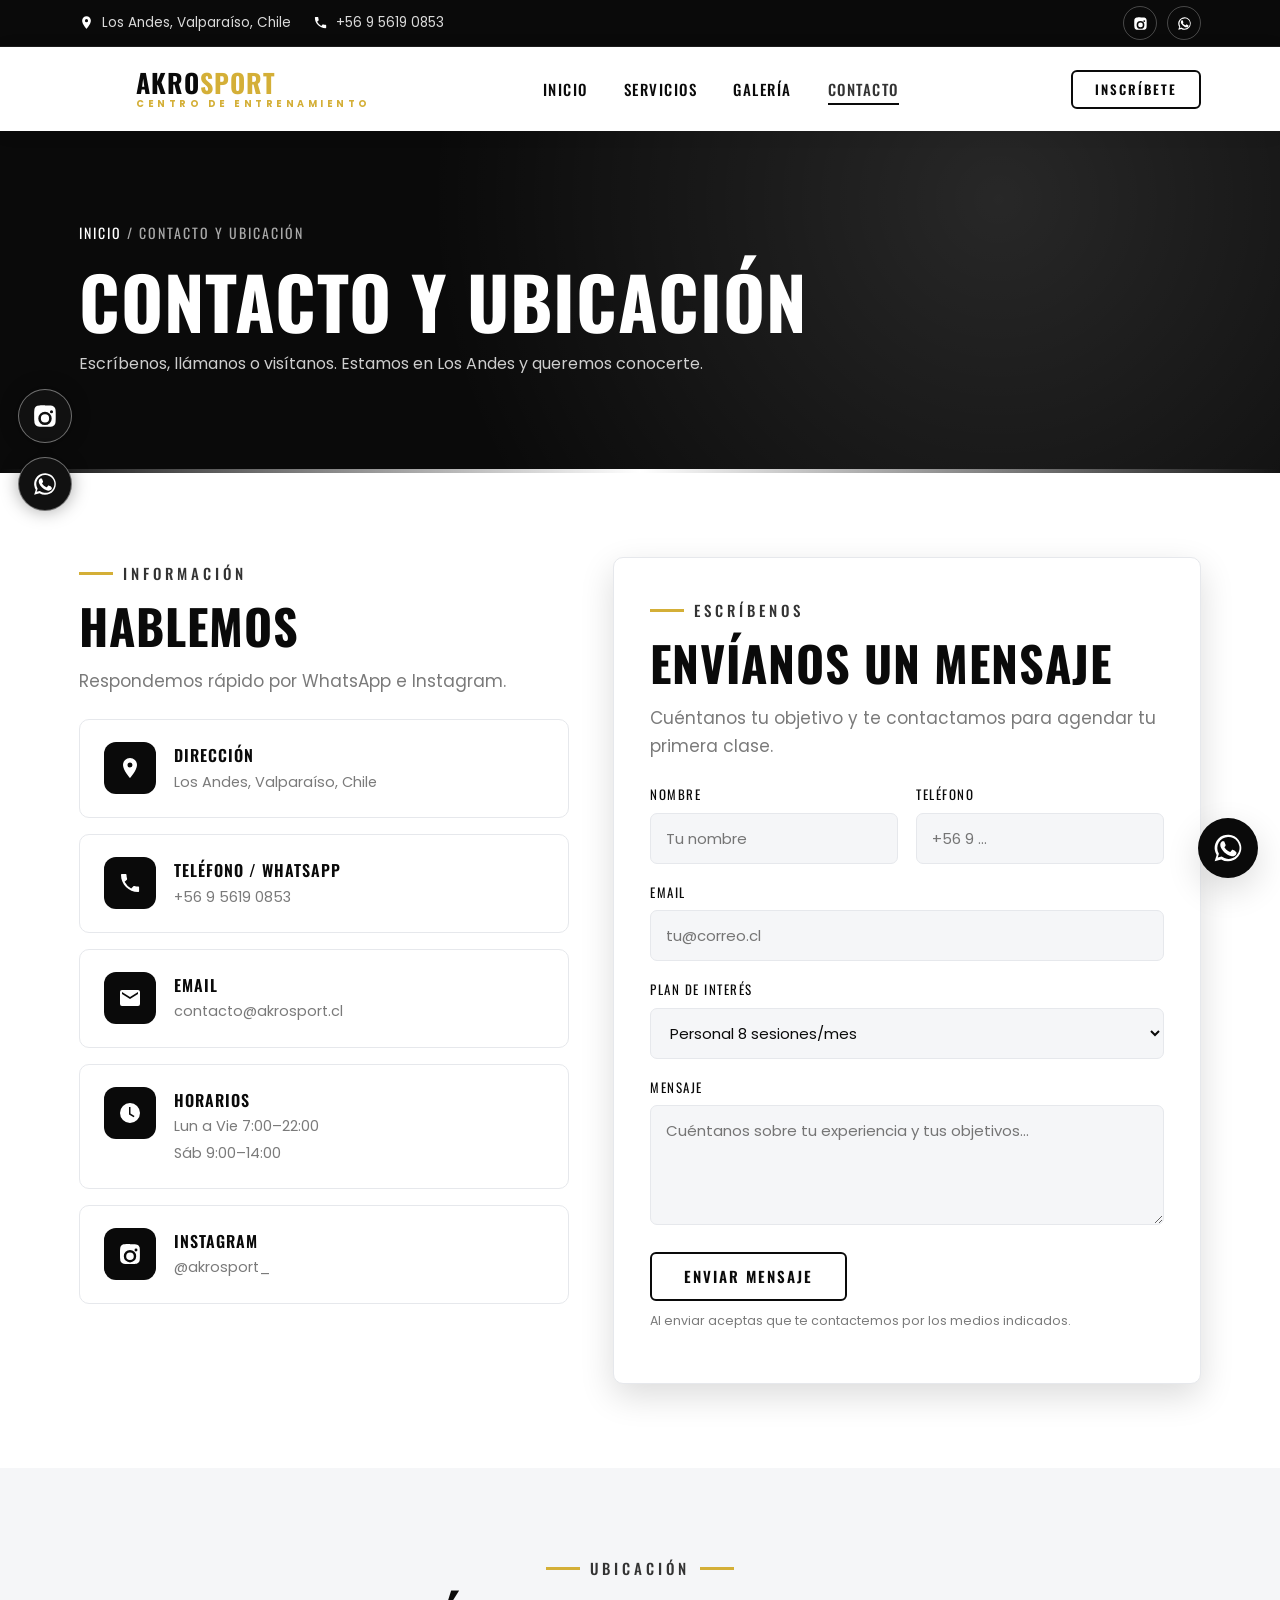
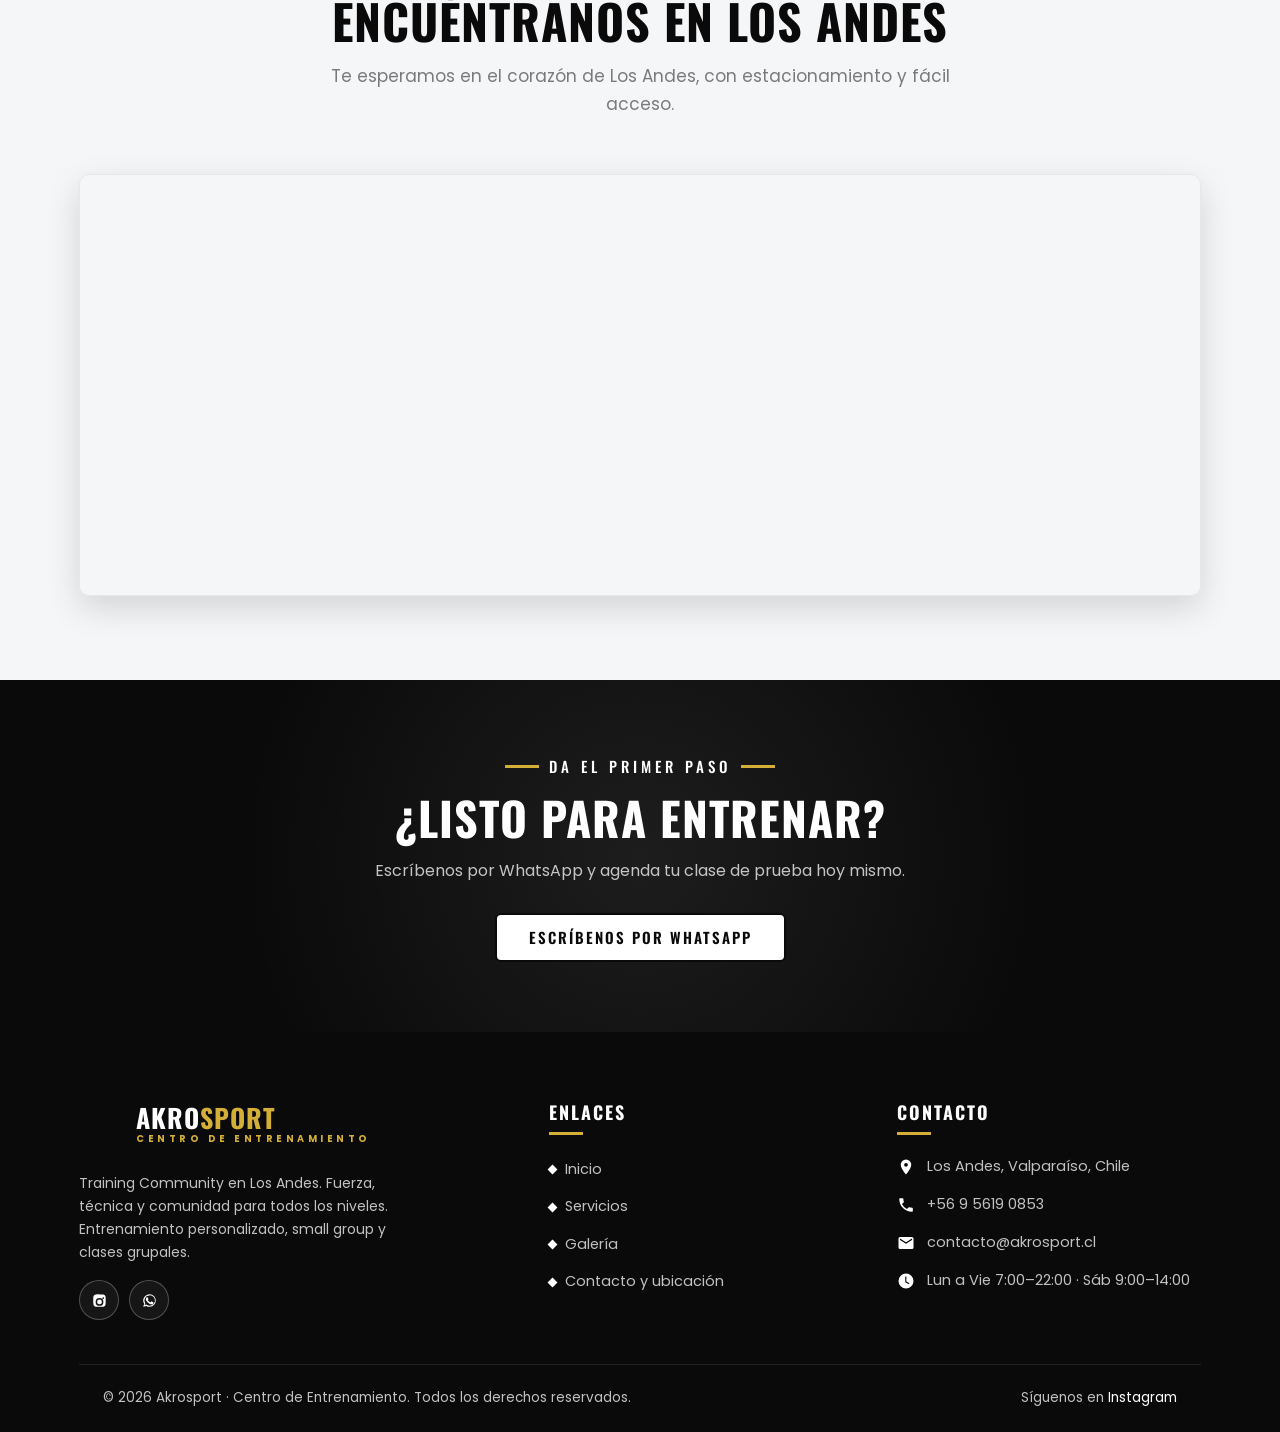
==== commit 4b69409a: "logo: usa la foto de perfil de instagram como logo del sitio" ====
--- a/contacto.html
+++ b/contacto.html
@@ -42,7 +42,7 @@
     <div class="container">
       <a href="index.html" class="logo" aria-label="Akrosport">
         <span class="logo-icon">
-          <svg><use href="assets/img/icons.svg#icon-dumbbell"></use></svg>
+          <img src="assets/img/logo.png" alt="Logo Akrosport" width="46" height="46" onerror="this.style.display='none'">
         </span>
         <span class="logo-text">AKRO<span>SPORT</span><span class="logo-tag">Centro de Entrenamiento</span></span>
       </a>
@@ -194,7 +194,7 @@
         <div class="footer-brand">
           <a href="index.html" class="logo" aria-label="Akrosport">
             <span class="logo-icon">
-              <svg><use href="assets/img/icons.svg#icon-dumbbell"></use></svg>
+              <img src="assets/img/logo.png" alt="Logo Akrosport" width="46" height="46" onerror="this.style.display='none'">
             </span>
             <span class="logo-text">AKRO<span>SPORT</span><span class="logo-tag">Centro de Entrenamiento</span></span>
           </a>
--- a/css/style.css
+++ b/css/style.css
@@ -1,13 +1,14 @@
 /* AKROSPORT
-   negro + verde neón. si cambia el logo, cambiar los colores acá. */
+   negro + blanco, acento dorado. si cambia el logo, cambiar los colores acá. */
 
 :root {
   --black: #0A0A0A;
   --black-2: #111111;
-  --black-3: #1A1C19;
-  --neon: #00A63D;
-  --neon-dark: #009134;
-  --neon-soft: #3FC96E;
+  --black-3: #1A1A1A;
+  --neon: #0A0A0A;
+  --neon-dark: #333333;
+  --neon-soft: #0A0A0A;
+  --gold: #D4AF37;
   --white: #ffffff;
   --light: #F5F6F8;
   --text: #3D3D3D;
@@ -19,8 +20,17 @@
   --header-h: 84px;
   --radius: 10px;
   --shadow: 0 12px 34px rgba(0, 0, 0, .14);
-  --glow: 0 0 22px rgba(0, 166, 61, .45);
+  --glow: 0 0 22px rgba(0, 0, 0, .25);
   --transition: .3s cubic-bezier(.4, 0, .2, 1);
+}
+
+/* en superficies oscuras el acento pasa a blanco */
+.topbar, .hero, .page-banner, .section-dark, .cta-band, .site-footer,
+.plan-card.featured, .welcome-badge {
+  --neon: #ffffff;
+  --neon-dark: #ffffff;
+  --neon-soft: #ffffff;
+  --glow: 0 0 22px rgba(255, 255, 255, .28);
 }
 
 /* baseline */
@@ -73,9 +83,9 @@
   color: var(--neon-dark);
   margin-bottom: 12px;
 }
-.eyebrow::before { content: ""; width: 34px; height: 3px; background: var(--neon); display: inline-block; }
+.eyebrow::before { content: ""; width: 34px; height: 3px; background: var(--gold); display: inline-block; }
 .eyebrow.center { justify-content: center; }
-.eyebrow.center::after { content: ""; width: 34px; height: 3px; background: var(--neon); display: inline-block; }
+.eyebrow.center::after { content: ""; width: 34px; height: 3px; background: var(--gold); display: inline-block; }
 
 .text-center { text-align: center; }
 .text-white { color: var(--white); }
@@ -102,12 +112,12 @@
   line-height: 1;
   text-align: center;
 }
-.btn-neon { background: var(--neon); color: var(--black); }
-.btn-neon:hover { background: var(--neon-dark); color: var(--black); box-shadow: var(--glow); transform: translateY(-2px); }
+.btn-neon { background: var(--white); color: var(--black); border-color: var(--black); }
+.btn-neon:hover { background: var(--black); color: var(--white); box-shadow: var(--shadow); transform: translateY(-2px); }
 .btn-outline { border-color: rgba(255, 255, 255, .7); color: var(--white); background: transparent; }
-.btn-outline:hover { border-color: var(--neon); color: var(--neon); background: rgba(0, 166, 61, .08); }
-.btn-dark { background: var(--black); color: var(--white); }
-.btn-dark:hover { background: var(--neon); color: var(--black); }
+.btn-outline:hover { border-color: var(--white); color: var(--white); background: rgba(255, 255, 255, .12); }
+.btn-dark { background: var(--black); color: var(--white); border-color: var(--black); }
+.btn-dark:hover { background: var(--white); color: var(--black); }
 .btn-sm { padding: 11px 22px; font-size: 13px; }
 
 .btn svg { width: 18px; height: 18px; flex: none; }
@@ -146,10 +156,10 @@
 .site-header .container { display: flex; align-items: center; justify-content: space-between; min-height: var(--header-h); gap: 20px; }
 
 .logo { display: inline-flex; align-items: center; gap: 11px; }
-.logo-icon { width: 42px; height: 42px; flex: none; display: inline-flex; align-items: center; justify-content: center; background: var(--black); border-radius: 9px; }
-.logo-icon svg { width: 24px; height: 24px; fill: var(--neon); }
+.logo-icon { width: 46px; height: 46px; flex: none; display: inline-flex; align-items: center; justify-content: center; border-radius: 10px; overflow: hidden; }
+.logo-icon img { width: 100%; height: 100%; object-fit: cover; display: block; }
 .logo-text { font-family: var(--font-head); font-weight: 700; font-size: 26px; letter-spacing: 1px; color: var(--black); line-height: 1; text-transform: uppercase; }
-.logo-text span { color: var(--neon); }
+.logo-text span { color: var(--gold); }
 .logo-tag { display: block; font-family: var(--font-body); font-size: 9.5px; letter-spacing: 3.5px; text-transform: uppercase; color: var(--gray); margin-top: 3px; }
 
 .nav { display: flex; align-items: center; gap: 6px; }
@@ -203,7 +213,7 @@
 }
 .hero-content .eyebrow { color: var(--neon); }
 .hero-content h1 { color: var(--white); font-size: clamp(40px, 6.5vw, 82px); max-width: 720px; }
-.hero-content h1 .neon-line { color: var(--neon); position: relative; white-space: nowrap; }
+.hero-content h1 .neon-line { color: var(--gold); position: relative; white-space: nowrap; }
 .hero-content p { color: rgba(255, 255, 255, .85); font-size: 19px; max-width: 560px; }
 .hero-btns { display: flex; gap: 14px; flex-wrap: wrap; margin-top: 12px; }
 
@@ -233,7 +243,7 @@
 .page-banner { background: var(--black); color: var(--white); padding: 90px 0 80px; overflow: hidden; position: relative; }
 .page-banner::before {
   content: ""; position: absolute; inset: 0;
-  background: radial-gradient(circle at 78% 20%, rgba(0, 166, 61, .22), transparent 55%);
+  background: radial-gradient(circle at 78% 20%, rgba(255, 255, 255, .12), transparent 55%);
 }
 .page-banner::after { content: ""; position: absolute; left: 0; right: 0; bottom: 0; height: 4px; background: linear-gradient(90deg, transparent, var(--neon), transparent); }
 .page-banner .container { position: relative; z-index: 2; }
@@ -243,13 +253,13 @@
 .page-banner p { color: rgba(255, 255, 255, .8); max-width: 640px; }
 
 /* strip de valores */
-.value-strip { background: var(--neon); }
+.value-strip { background: var(--black); border-top: 1px solid rgba(255, 255, 255, .1); }
 .value-strip .container { display: grid; grid-template-columns: repeat(auto-fit, minmax(220px, 1fr)); gap: 0; }
-.value-item { padding: 30px 24px; display: flex; align-items: center; gap: 16px; border-right: 1px solid rgba(0, 0, 0, .15); }
+.value-item { padding: 30px 24px; display: flex; align-items: center; gap: 16px; border-right: 1px solid rgba(255, 255, 255, .12); }
 .value-item:last-child { border-right: none; }
-.value-item svg { width: 40px; height: 40px; fill: var(--black); flex: none; }
-.value-item strong { display: block; font-family: var(--font-head); text-transform: uppercase; font-size: 17px; letter-spacing: 1px; color: var(--black); line-height: 1.2; }
-.value-item span { font-size: 12.5px; color: rgba(0, 0, 0, .75); }
+.value-item svg { width: 40px; height: 40px; fill: var(--white); flex: none; }
+.value-item strong { display: block; font-family: var(--font-head); text-transform: uppercase; font-size: 17px; letter-spacing: 1px; color: var(--white); line-height: 1.2; }
+.value-item span { font-size: 12.5px; color: rgba(255, 255, 255, .7); }
 
 /* planes */
 .plans-grid { display: grid; grid-template-columns: repeat(auto-fit, minmax(290px, 1fr)); gap: 26px; margin-top: 48px; align-items: stretch; }
@@ -265,7 +275,7 @@
 .plan-card.featured .plan-name, .plan-card.featured .plan-price { color: var(--white); }
 .plan-card.featured .plan-desc, .plan-card.featured .plan-feat li { color: rgba(255, 255, 255, .8); }
 .plan-card.featured::before { background: var(--neon); height: 6px; }
-.plan-flag { position: absolute; top: 16px; right: 16px; background: var(--neon); color: var(--black); font-family: var(--font-head); font-size: 12px; letter-spacing: 1.5px; text-transform: uppercase; padding: 6px 12px; border-radius: 4px; font-weight: 600; }
+.plan-flag { position: absolute; top: 16px; right: 16px; background: var(--gold); color: var(--black); font-family: var(--font-head); font-size: 12px; letter-spacing: 1.5px; text-transform: uppercase; padding: 6px 12px; border-radius: 4px; font-weight: 600; }
 .plan-name { font-size: 24px; margin-bottom: 4px; }
 .plan-desc { font-size: 14px; color: var(--gray); margin-bottom: 20px; }
 .plan-price { font-family: var(--font-head); font-weight: 700; font-size: 46px; line-height: 1; color: var(--black); margin-bottom: 4px; }
@@ -279,9 +289,9 @@
 .plan-feat li.off svg { fill: var(--gray); }
 
 /* destacados de entrenamiento personalizado */
-.plan-card.personal { border-color: var(--neon); box-shadow: 0 18px 50px rgba(0, 166, 61, .22); }
+.plan-card.personal { border-color: var(--black); box-shadow: 0 18px 50px rgba(0, 0, 0, .22); }
 .plan-card.personal .plan-price { font-size: 38px; }
-.plan-card.personal:hover { border-color: var(--neon-dark); box-shadow: 0 22px 56px rgba(0, 166, 61, .3); }
+.plan-card.personal:hover { border-color: var(--neon-dark); box-shadow: 0 22px 56px rgba(0, 0, 0, .3); }
 .plan-card.personal .plan-feat svg { fill: var(--neon); }
 .plans-sub { margin-top: 74px; }
 .plans-sub-title { font-size: 26px; color: var(--black); margin-bottom: 0; }
@@ -300,7 +310,7 @@
   background: var(--black); color: var(--neon);
   font-family: var(--font-head); text-transform: uppercase; letter-spacing: 1px;
   padding: 18px 22px; border-radius: var(--radius); text-align: center;
-  box-shadow: var(--shadow); border: 1px solid rgba(0, 166, 61, .35);
+  box-shadow: var(--shadow); border: 1px solid rgba(255, 255, 255, .35);
 }
 .welcome-badge strong { font-size: 26px; display: block; line-height: 1; }
 .welcome-badge span { font-size: 11px; color: rgba(255, 255, 255, .8); }
@@ -317,8 +327,8 @@
   border-radius: var(--radius); padding: 44px 30px 34px; color: rgba(255, 255, 255, .85);
   display: flex; flex-direction: column; transition: all var(--transition); overflow: hidden;
 }
-.promo-card::before { content: ""; position: absolute; inset: 0; background: radial-gradient(circle at 20% 0%, rgba(0, 166, 61, .14), transparent 60%); }
-.promo-card:hover { transform: translateY(-8px); border-color: rgba(0, 166, 61, .55); box-shadow: var(--glow); }
+.promo-card::before { content: ""; position: absolute; inset: 0; background: radial-gradient(circle at 20% 0%, rgba(255, 255, 255, .1), transparent 60%); }
+.promo-card:hover { transform: translateY(-8px); border-color: rgba(255, 255, 255, .55); box-shadow: var(--glow); }
 .promo-card > * { position: relative; z-index: 1; }
 .promo-badge {
   position: absolute; top: 18px; right: 18px; z-index: 2;
@@ -338,7 +348,7 @@
 
 /* banda cta */
 .cta-band { background: var(--black); position: relative; overflow: hidden; padding: 70px 0; }
-.cta-band::before { content: ""; position: absolute; inset: 0; background: radial-gradient(circle at 50% 50%, rgba(0, 166, 61, .18), transparent 60%); }
+.cta-band::before { content: ""; position: absolute; inset: 0; background: radial-gradient(circle at 50% 50%, rgba(255, 255, 255, .08), transparent 60%); }
 .cta-band .container { position: relative; z-index: 1; text-align: center; }
 .cta-band h2 { color: var(--white); font-size: clamp(30px, 4.5vw, 46px); }
 .cta-band p { color: rgba(255, 255, 255, .75); max-width: 560px; margin: 0 auto 28px; }
@@ -353,9 +363,9 @@
 .service-card:hover::after { height: 5px; }
 .service-card:hover { transform: translateY(-6px); box-shadow: var(--shadow); }
 .service-icon { width: 68px; height: 68px; background: var(--black); border-radius: 14px; display: flex; align-items: center; justify-content: center; margin-bottom: 22px; transition: background var(--transition); }
-.service-card:hover .service-icon { background: var(--neon); }
-.service-icon svg { width: 34px; height: 34px; fill: var(--neon); transition: fill var(--transition); }
-.service-card:hover .service-icon svg { fill: var(--black); }
+.service-card:hover .service-icon { background: var(--black-3); }
+.service-icon svg { width: 34px; height: 34px; fill: var(--white); transition: fill var(--transition); }
+.service-card:hover .service-icon svg { fill: var(--white); }
 .service-card h3 { font-size: 22px; }
 .service-card p { font-size: 14.5px; color: var(--gray); }
 .service-feat { margin-top: 16px; }
@@ -373,9 +383,9 @@
   background: linear-gradient(to top, rgba(0, 0, 0, .85), transparent 60%);
 }
 .gallery-item:hover .gallery-overlay { opacity: 1; }
-.gallery-overlay strong { color: var(--neon); font-family: var(--font-head); text-transform: uppercase; letter-spacing: 2px; font-size: 17px; }
+.gallery-overlay strong { color: var(--white); font-family: var(--font-head); text-transform: uppercase; letter-spacing: 2px; font-size: 17px; }
 .gallery-overlay span { color: rgba(255, 255, 255, .75); font-size: 13px; }
-.gallery-zoom { position: absolute; top: 16px; right: 16px; width: 40px; height: 40px; border-radius: 50%; background: var(--neon); display: flex; align-items: center; justify-content: center; transform: scale(0); transition: transform var(--transition); }
+.gallery-zoom { position: absolute; top: 16px; right: 16px; width: 40px; height: 40px; border-radius: 50%; background: var(--white); display: flex; align-items: center; justify-content: center; transform: scale(0); transition: transform var(--transition); }
 .gallery-item:hover .gallery-zoom { transform: scale(1); }
 .gallery-zoom svg { width: 18px; height: 18px; fill: var(--black); }
 
@@ -393,7 +403,7 @@
   background: rgba(255,255,255,.06); color: var(--white); cursor: pointer; display: flex; align-items: center; justify-content: center; transition: var(--transition);
 }
 .lightbox-btn svg { width: 22px; height: 22px; fill: currentColor; }
-.lightbox-btn:hover { background: var(--neon); color: var(--black); border-color: var(--neon); }
+.lightbox-btn:hover { background: var(--white); color: var(--black); border-color: var(--white); }
 .lightbox-close { top: 22px; right: 22px; transform: none; position: absolute; }
 .lightbox-prev { left: 20px; }
 .lightbox-next { right: 20px; }
@@ -408,7 +418,7 @@
 }
 .contact-card:hover { border-color: var(--neon); box-shadow: var(--shadow); }
 .contact-card .ico { width: 52px; height: 52px; flex: none; border-radius: 12px; background: var(--black); display: flex; align-items: center; justify-content: center; }
-.contact-card .ico svg { width: 24px; height: 24px; fill: var(--neon); }
+.contact-card .ico svg { width: 24px; height: 24px; fill: var(--white); }
 .contact-card strong { display: block; font-family: var(--font-head); text-transform: uppercase; letter-spacing: 1px; color: var(--black); font-size: 16px; }
 .contact-card span, .contact-card a { font-size: 14.5px; color: var(--gray); }
 .contact-card a:hover { color: var(--neon-dark); }
@@ -423,10 +433,10 @@
   transition: border-color var(--transition), box-shadow var(--transition);
 }
 .form-group input:focus, .form-group textarea:focus, .form-group select:focus {
-  outline: none; border-color: var(--neon); box-shadow: 0 0 0 3px rgba(0, 166, 61, .2); background: var(--white);
+  outline: none; border-color: var(--neon); box-shadow: 0 0 0 3px rgba(0, 0, 0, .12); background: var(--white);
 }
 .form-note { font-size: 12.5px; color: var(--gray); margin-top: 10px; }
-.form-success { display: none; background: rgba(0, 166, 61, .15); border: 1px solid var(--neon); color: var(--black); padding: 14px 16px; border-radius: 7px; margin-bottom: 18px; font-size: 14.5px; }
+.form-success { display: none; background: rgba(0, 0, 0, .06); border: 1px solid var(--neon); color: var(--black); padding: 14px 16px; border-radius: 7px; margin-bottom: 18px; font-size: 14.5px; }
 .form-success.show { display: block; }
 
 .map-wrap { margin-top: 56px; border-radius: var(--radius); overflow: hidden; box-shadow: var(--shadow); border: 1px solid var(--border); line-height: 0; position: relative; }
@@ -438,7 +448,7 @@
 .footer-brand .logo-text { color: var(--white); }
 .footer-brand p { font-size: 14px; margin-top: 16px; max-width: 320px; }
 .footer-col h4 { color: var(--white); font-size: 18px; margin-bottom: 20px; letter-spacing: 2px; }
-.footer-col h4::after { content: ""; display: block; width: 34px; height: 3px; background: var(--neon); margin-top: 10px; }
+.footer-col h4::after { content: ""; display: block; width: 34px; height: 3px; background: var(--gold); margin-top: 10px; }
 .footer-links li { margin-bottom: 11px; }
 .footer-links a { color: rgba(255, 255, 255, .75); font-size: 14.5px; display: inline-flex; align-items: center; gap: 9px; }
 .footer-links a::before { content: ""; width: 7px; height: 7px; background: var(--neon); transform: rotate(45deg); }
@@ -455,11 +465,12 @@
 .whatsapp-float {
   position: fixed; right: 22px; bottom: 22px; z-index: 950;
   width: 60px; height: 60px; border-radius: 50%;
-  background: var(--neon); display: flex; align-items: center; justify-content: center;
-  box-shadow: var(--glow); transition: all var(--transition);
-}
-.whatsapp-float svg { width: 32px; height: 32px; fill: var(--black); }
-.whatsapp-float:hover { transform: scale(1.1); background: var(--neon-dark); }
+  background: var(--black); display: flex; align-items: center; justify-content: center;
+  box-shadow: var(--shadow); transition: all var(--transition);
+}
+.whatsapp-float svg { width: 32px; height: 32px; fill: var(--white); }
+.whatsapp-float:hover { transform: scale(1.1); background: var(--gold); }
+.whatsapp-float:hover svg { fill: var(--black); }
 
 /* burbujas de redes en el costado */
 .social-float {
@@ -468,14 +479,14 @@
 }
 .social-bubble {
   width: 54px; height: 54px; border-radius: 50%;
-  background: var(--black-2); border: 1px solid rgba(0, 166, 61, .45);
-  color: var(--neon); display: flex; align-items: center; justify-content: center;
-  box-shadow: 0 0 18px rgba(0, 166, 61, .25); transition: all var(--transition);
+  background: var(--black-2); border: 1px solid rgba(255, 255, 255, .4);
+  color: var(--white); display: flex; align-items: center; justify-content: center;
+  box-shadow: 0 0 18px rgba(0, 0, 0, .35); transition: all var(--transition);
 }
 .social-bubble-ico { width: 100%; height: 100%; display: flex; align-items: center; justify-content: center; animation: social-float 4s ease-in-out infinite; }
 .social-bubble:nth-child(2) .social-bubble-ico { animation-delay: 1.4s; }
 .social-bubble svg { width: 26px; height: 26px; fill: currentColor; }
-.social-bubble:hover { background: var(--neon); border-color: var(--neon); color: var(--black); transform: scale(1.08); }
+.social-bubble:hover { background: var(--gold); border-color: var(--gold); color: var(--black); transform: scale(1.08); }
 .social-bubble:hover .social-bubble-ico { animation-play-state: paused; }
 @keyframes social-float {
   0%, 100% { transform: translateY(0); }
@@ -498,11 +509,11 @@
 .to-top {
   position: fixed; left: 22px; bottom: 22px; z-index: 950;
   width: 46px; height: 46px; border-radius: 50%; border: none; cursor: pointer;
-  background: var(--black); color: var(--neon); display: flex; align-items: center; justify-content: center;
+  background: var(--black); color: var(--white); display: flex; align-items: center; justify-content: center;
   opacity: 0; pointer-events: none; transition: var(--transition); box-shadow: var(--shadow);
 }
 .to-top.show { opacity: 1; pointer-events: auto; }
-.to-top:hover { background: var(--neon); color: var(--black); }
+.to-top:hover { background: var(--gold); color: var(--black); }
 .to-top svg { width: 20px; height: 20px; fill: currentColor; }
 
 /* responsive */
@@ -523,8 +534,8 @@
   .nav.open { right: 0; }
   .nav a { color: var(--white); width: 100%; padding: 15px 0; font-size: 17px; border-bottom: 1px solid rgba(255, 255, 255, .1); }
   .nav a::after { display: none; }
-  .nav a:hover { color: var(--neon); padding-left: 8px; }
-  .nav a.active { color: var(--neon); }
+  .nav a:hover { color: var(--white); padding-left: 8px; }
+  .nav a.active { color: var(--white); }
   .contact-grid { grid-template-columns: 1fr; }
   .value-strip .container { grid-template-columns: repeat(2, 1fr); }
   .value-item { border-right: none; border-bottom: 1px solid rgba(0, 0, 0, .15); }
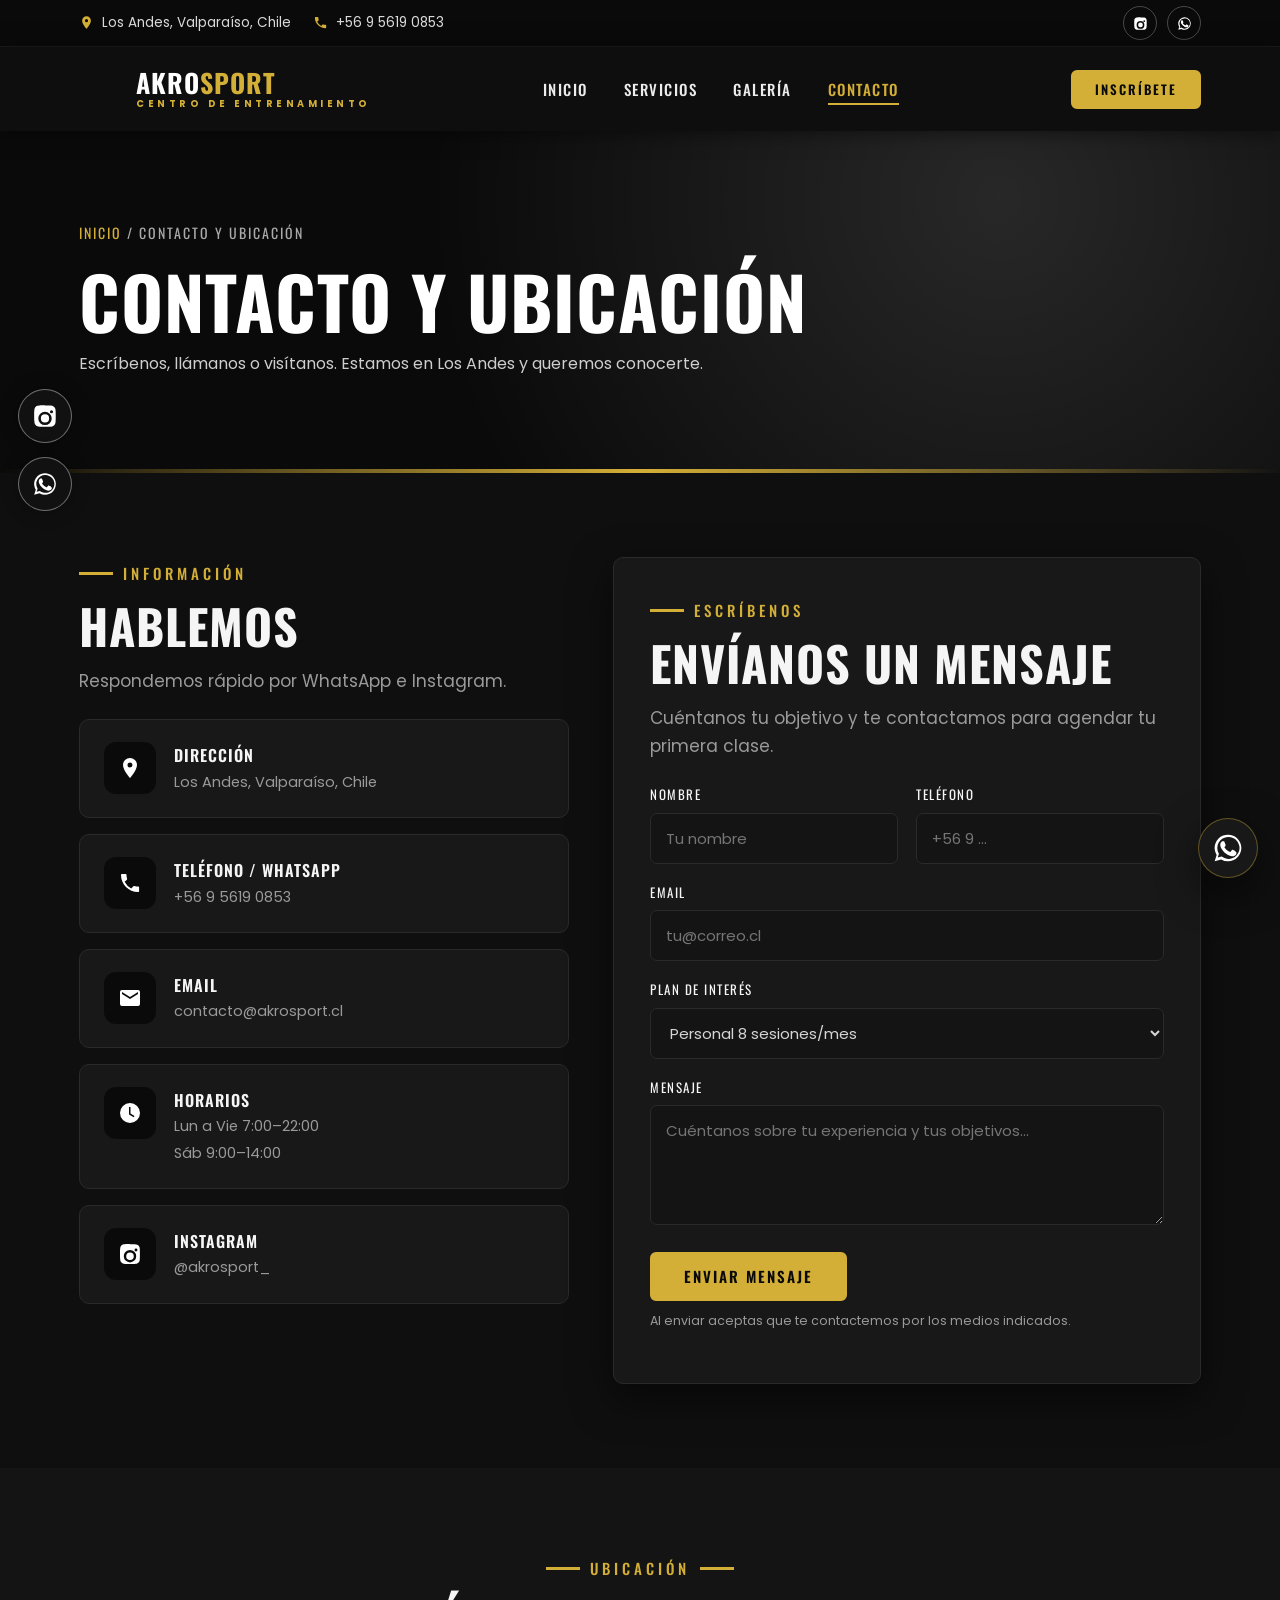
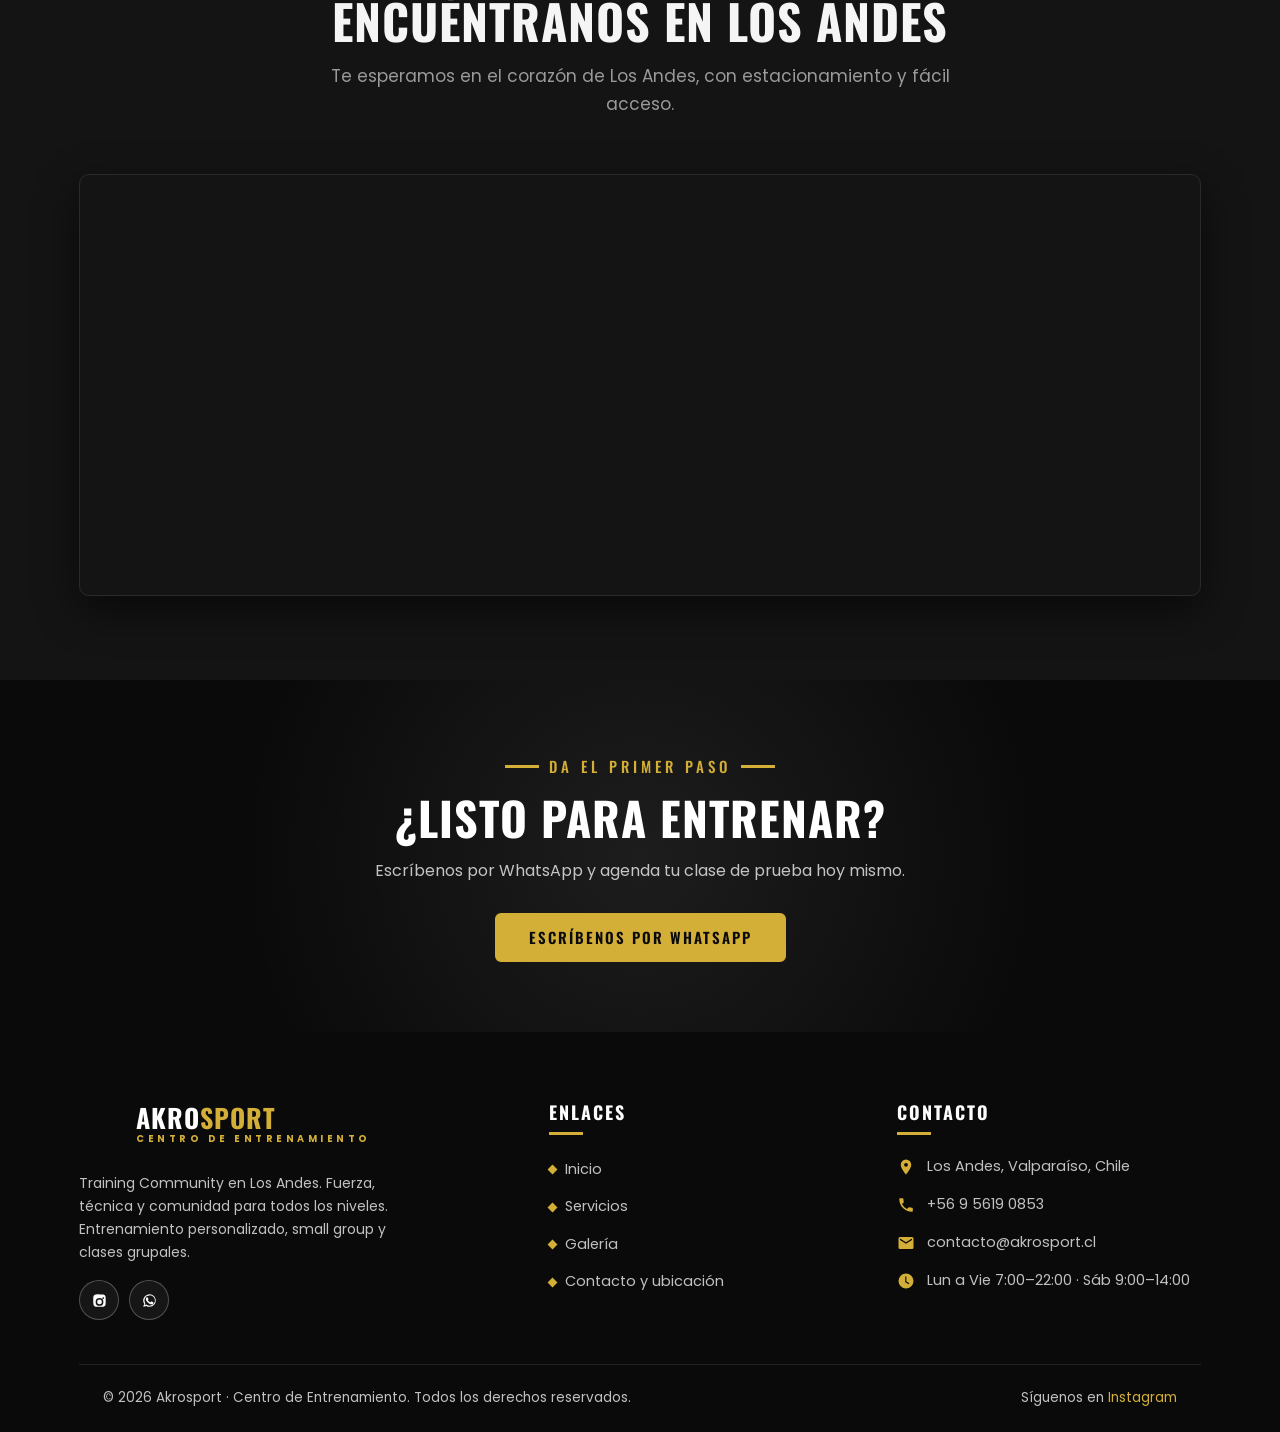
==== commit 7c8b0ecc: "tema: fondo oscuro con acento dorado" ====
--- a/contacto.html
+++ b/contacto.html
@@ -3,6 +3,7 @@
 <head>
   <meta charset="UTF-8">
   <meta name="viewport" content="width=device-width, initial-scale=1.0">
+  <meta name="color-scheme" content="dark">
   <title>Contacto y Ubicación | AKROSPORT</title>
   <meta name="description" content="Contacta a Akrosport en Los Andes: dirección, teléfono, WhatsApp, Instagram, horarios y formulario de contacto.">
   <link rel="icon" type="image/svg+xml" href="assets/img/favicon.svg">
@@ -143,8 +144,10 @@
                 <select id="asunto" name="asunto">
                   <option value="Personal 8 sesiones/mes">Personal 8 sesiones/mes</option>
                   <option value="Personal 12 sesiones/mes">Personal 12 sesiones/mes</option>
-                  <option value="Entrenamiento libre">Entrenamiento libre</option>
-                  <option value="Plan grupal">Plan grupal</option>
+                  <option value="Sala libre 8 sesiones/mes">Sala libre 8 sesiones/mes</option>
+                  <option value="Sala libre 12 sesiones/mes">Sala libre 12 sesiones/mes</option>
+                  <option value="Small group 8 sesiones/mes">Small group 8 sesiones/mes</option>
+                  <option value="Small group 12 sesiones/mes">Small group 12 sesiones/mes</option>
                   <option value="Clases grupales">Clases grupales</option>
                   <option value="Otro">Otro</option>
                 </select>
@@ -162,7 +165,6 @@
       </div>
     </section>
 
-    <!-- Ubicación -->
     <section class="section section-light" id="ubicacion">
       <div class="container">
         <div class="text-center reveal">
--- a/css/style.css
+++ b/css/style.css
@@ -1,39 +1,32 @@
 /* AKROSPORT
-   negro + blanco, acento dorado. si cambia el logo, cambiar los colores acá. */
+   negro y grises oscuros con acento dorado. si cambia el logo, actualiza los colores acá. */
 
 :root {
+  color-scheme: dark;
   --black: #0A0A0A;
   --black-2: #111111;
   --black-3: #1A1A1A;
-  --neon: #0A0A0A;
-  --neon-dark: #333333;
-  --neon-soft: #0A0A0A;
   --gold: #D4AF37;
+  --neon: var(--gold);
   --white: #ffffff;
-  --light: #F5F6F8;
-  --text: #3D3D3D;
-  --gray: #7A7A7A;
-  --border: #E6E8EC;
+  --light: #141414;
+  --text: #D6D6D6;
+  --gray: #9A9A9A;
+  --border: #2A2A2A;
+  --bg: #0F0F0F;
+  --surface: #181818;
+  --surface-2: #141414;
+  --heading: #F5F5F5;
   --font-body: 'Poppins', Arial, sans-serif;
   --font-head: 'Oswald', 'Arial Narrow', sans-serif;
   --maxw: 1170px;
   --header-h: 84px;
   --radius: 10px;
-  --shadow: 0 12px 34px rgba(0, 0, 0, .14);
-  --glow: 0 0 22px rgba(0, 0, 0, .25);
+  --shadow: 0 14px 40px rgba(0, 0, 0, .55);
+  --glow: 0 0 22px rgba(212, 175, 55, .25);
   --transition: .3s cubic-bezier(.4, 0, .2, 1);
 }
 
-/* en superficies oscuras el acento pasa a blanco */
-.topbar, .hero, .page-banner, .section-dark, .cta-band, .site-footer,
-.plan-card.featured, .welcome-badge {
-  --neon: #ffffff;
-  --neon-dark: #ffffff;
-  --neon-soft: #ffffff;
-  --glow: 0 0 22px rgba(255, 255, 255, .28);
-}
-
-/* baseline */
 *, *::before, *::after { box-sizing: border-box; }
 html { scroll-behavior: smooth; -webkit-text-size-adjust: 100%; }
 body {
@@ -42,11 +35,11 @@
   font-size: 16px;
   line-height: 1.65;
   color: var(--text);
-  background: var(--white);
+  background: var(--bg);
   overflow-x: hidden;
 }
 img { max-width: 100%; display: block; }
-a { color: var(--neon-dark); text-decoration: none; transition: color var(--transition); }
+a { color: var(--neon); text-decoration: none; transition: color var(--transition); }
 a:hover { color: var(--neon); }
 ul { margin: 0; padding: 0; list-style: none; }
 h1, h2, h3, h4, h5, h6 {
@@ -54,7 +47,7 @@
   font-weight: 700;
   line-height: 1.15;
   margin: 0 0 14px;
-  color: var(--black);
+  color: var(--heading);
   text-transform: uppercase;
   letter-spacing: 1px;
 }
@@ -70,7 +63,7 @@
 .section-light { background: var(--light); }
 .section-dark { background: var(--black); }
 
-/* textos auxiliares */
+/* textos */
 .eyebrow {
   display: inline-flex;
   align-items: center;
@@ -80,7 +73,7 @@
   font-size: 15px;
   letter-spacing: 4px;
   text-transform: uppercase;
-  color: var(--neon-dark);
+  color: var(--neon);
   margin-bottom: 12px;
 }
 .eyebrow::before { content: ""; width: 34px; height: 3px; background: var(--gold); display: inline-block; }
@@ -93,7 +86,6 @@
 .subtitle { font-size: 17px; color: var(--gray); max-width: 640px; margin: 0 auto; }
 .section-dark .subtitle { color: rgba(255, 255, 255, .72); }
 
-/* botones */
 .btn {
   display: inline-flex;
   align-items: center;
@@ -112,12 +104,12 @@
   line-height: 1;
   text-align: center;
 }
-.btn-neon { background: var(--white); color: var(--black); border-color: var(--black); }
-.btn-neon:hover { background: var(--black); color: var(--white); box-shadow: var(--shadow); transform: translateY(-2px); }
+.btn-neon { background: var(--gold); color: var(--black); border-color: var(--gold); }
+.btn-neon:hover { background: var(--white); color: var(--black); border-color: var(--white); box-shadow: var(--shadow); transform: translateY(-2px); }
 .btn-outline { border-color: rgba(255, 255, 255, .7); color: var(--white); background: transparent; }
 .btn-outline:hover { border-color: var(--white); color: var(--white); background: rgba(255, 255, 255, .12); }
-.btn-dark { background: var(--black); color: var(--white); border-color: var(--black); }
-.btn-dark:hover { background: var(--white); color: var(--black); }
+.btn-dark { background: var(--white); color: var(--black); border-color: var(--white); }
+.btn-dark:hover { background: var(--gold); color: var(--black); border-color: var(--gold); }
 .btn-sm { padding: 11px 22px; font-size: 13px; }
 
 .btn svg { width: 18px; height: 18px; flex: none; }
@@ -146,19 +138,19 @@
 /* header. ojo: sin -webkit-backdrop-filter el sticky no queda translúcido en safari */
 .site-header {
   position: sticky; top: 0; z-index: 900;
-  background: rgba(255, 255, 255, .96);
+  background: rgba(15, 15, 15, .96);
   -webkit-backdrop-filter: blur(8px);
   backdrop-filter: blur(8px);
-  box-shadow: 0 2px 18px rgba(0, 0, 0, .07);
+  box-shadow: 0 2px 18px rgba(0, 0, 0, .5);
   transition: box-shadow var(--transition);
 }
-.site-header.scrolled { box-shadow: 0 6px 26px rgba(0, 0, 0, .16); }
+.site-header.scrolled { box-shadow: 0 6px 26px rgba(0, 0, 0, .65); }
 .site-header .container { display: flex; align-items: center; justify-content: space-between; min-height: var(--header-h); gap: 20px; }
 
 .logo { display: inline-flex; align-items: center; gap: 11px; }
 .logo-icon { width: 46px; height: 46px; flex: none; display: inline-flex; align-items: center; justify-content: center; border-radius: 10px; overflow: hidden; }
 .logo-icon img { width: 100%; height: 100%; object-fit: cover; display: block; }
-.logo-text { font-family: var(--font-head); font-weight: 700; font-size: 26px; letter-spacing: 1px; color: var(--black); line-height: 1; text-transform: uppercase; }
+.logo-text { font-family: var(--font-head); font-weight: 700; font-size: 26px; letter-spacing: 1px; color: var(--white); line-height: 1; text-transform: uppercase; }
 .logo-text span { color: var(--gold); }
 .logo-tag { display: block; font-family: var(--font-body); font-size: 9.5px; letter-spacing: 3.5px; text-transform: uppercase; color: var(--gray); margin-top: 3px; }
 
@@ -169,7 +161,7 @@
   font-size: 15px;
   letter-spacing: 1.5px;
   text-transform: uppercase;
-  color: var(--black);
+  color: rgba(255, 255, 255, .92);
   padding: 10px 15px;
   position: relative;
 }
@@ -179,7 +171,7 @@
   transition: transform var(--transition);
 }
 .nav a:hover::after, .nav a.active::after { transform: scaleX(1); }
-.nav a.active { color: var(--neon-dark); }
+.nav a.active { color: var(--neon); }
 
 .header-cta { display: flex; align-items: center; gap: 12px; }
 
@@ -188,12 +180,11 @@
   flex-direction: column; justify-content: center; gap: 5px;
   width: 44px; height: 44px; background: none; border: none; cursor: pointer; padding: 8px;
 }
-.nav-toggle span { display: block; height: 3px; width: 100%; background: var(--black); border-radius: 3px; transition: var(--transition); }
+.nav-toggle span { display: block; height: 3px; width: 100%; background: var(--white); border-radius: 3px; transition: var(--transition); }
 .nav-toggle.open span:nth-child(1) { transform: translateY(8px) rotate(45deg); }
 .nav-toggle.open span:nth-child(2) { opacity: 0; }
 .nav-toggle.open span:nth-child(3) { transform: translateY(-8px) rotate(-45deg); }
 
-/* hero slider */
 .hero { position: relative; background: var(--black); overflow: hidden; }
 .hero-slides { position: relative; height: clamp(480px, 78vh, 780px); }
 .hero-slide {
@@ -239,7 +230,6 @@
 /* probe con animacion en el clip-path de las tarjetas y se veia raro en linux, lo saqué */
 /* .plan-card { clip-path: polygon(0 0, 100% 0, 100% 94%, 0 100%); } */
 
-/* banner de las paginas interiores */
 .page-banner { background: var(--black); color: var(--white); padding: 90px 0 80px; overflow: hidden; position: relative; }
 .page-banner::before {
   content: ""; position: absolute; inset: 0;
@@ -252,7 +242,6 @@
 .page-banner .crumb a { color: var(--neon); }
 .page-banner p { color: rgba(255, 255, 255, .8); max-width: 640px; }
 
-/* strip de valores */
 .value-strip { background: var(--black); border-top: 1px solid rgba(255, 255, 255, .1); }
 .value-strip .container { display: grid; grid-template-columns: repeat(auto-fit, minmax(220px, 1fr)); gap: 0; }
 .value-item { padding: 30px 24px; display: flex; align-items: center; gap: 16px; border-right: 1px solid rgba(255, 255, 255, .12); }
@@ -264,11 +253,11 @@
 /* planes */
 .plans-grid { display: grid; grid-template-columns: repeat(auto-fit, minmax(290px, 1fr)); gap: 26px; margin-top: 48px; align-items: stretch; }
 .plan-card {
-  position: relative; background: var(--white); border: 1px solid var(--border);
+  position: relative; background: var(--surface); border: 1px solid var(--border);
   border-radius: var(--radius); padding: 40px 30px; display: flex; flex-direction: column;
   transition: all var(--transition); overflow: hidden;
 }
-.plan-card::before { content: ""; position: absolute; top: 0; left: 0; right: 0; height: 4px; background: var(--black); transition: background var(--transition); }
+.plan-card::before { content: ""; position: absolute; top: 0; left: 0; right: 0; height: 4px; background: var(--border); transition: background var(--transition); }
 .plan-card:hover { transform: translateY(-8px); box-shadow: var(--shadow); }
 .plan-card:hover::before { background: var(--neon); }
 .plan-card.featured { background: var(--black); border-color: var(--black); }
@@ -278,7 +267,7 @@
 .plan-flag { position: absolute; top: 16px; right: 16px; background: var(--gold); color: var(--black); font-family: var(--font-head); font-size: 12px; letter-spacing: 1.5px; text-transform: uppercase; padding: 6px 12px; border-radius: 4px; font-weight: 600; }
 .plan-name { font-size: 24px; margin-bottom: 4px; }
 .plan-desc { font-size: 14px; color: var(--gray); margin-bottom: 20px; }
-.plan-price { font-family: var(--font-head); font-weight: 700; font-size: 46px; line-height: 1; color: var(--black); margin-bottom: 4px; }
+.plan-price { font-family: var(--font-head); font-weight: 700; font-size: 46px; line-height: 1; color: var(--heading); margin-bottom: 4px; }
 .plan-price small { font-size: 15px; font-weight: 400; color: var(--gray); font-family: var(--font-body); letter-spacing: 0; }
 .plan-period { font-size: 13px; color: var(--gray); margin-bottom: 22px; display: block; }
 .plan-feat { margin: 0 0 26px; flex: 1; }
@@ -288,16 +277,15 @@
 .plan-feat li.off { opacity: .45; }
 .plan-feat li.off svg { fill: var(--gray); }
 
-/* destacados de entrenamiento personalizado */
-.plan-card.personal { border-color: var(--black); box-shadow: 0 18px 50px rgba(0, 0, 0, .22); }
+.plan-card.personal { border-color: rgba(212, 175, 55, .55); box-shadow: 0 18px 50px rgba(0, 0, 0, .5); }
 .plan-card.personal .plan-price { font-size: 38px; }
-.plan-card.personal:hover { border-color: var(--neon-dark); box-shadow: 0 22px 56px rgba(0, 0, 0, .3); }
+.plan-card.personal:hover { border-color: var(--neon); box-shadow: 0 22px 56px rgba(0, 0, 0, .3); }
 .plan-card.personal .plan-feat svg { fill: var(--neon); }
 .plans-sub { margin-top: 74px; }
-.plans-sub-title { font-size: 26px; color: var(--black); margin-bottom: 0; }
+.plans-sub.alt { margin-top: 56px; }
+.plans-sub-title { font-size: 26px; color: var(--heading); margin-bottom: 0; }
 .plans-grid-alt { margin-top: 32px; }
 
-/* bienvenidos */
 .welcome-grid { display: grid; grid-template-columns: 1.05fr .95fr; gap: 56px; align-items: center; }
 .welcome-media { position: relative; }
 .welcome-media img { border-radius: var(--radius); box-shadow: var(--shadow); width: 100%; }
@@ -317,46 +305,18 @@
 .welcome-list { display: grid; gap: 14px; margin: 22px 0 28px; }
 .welcome-list li { display: flex; gap: 12px; align-items: flex-start; }
 .welcome-list svg { width: 22px; height: 22px; fill: var(--neon); flex: none; margin-top: 3px; }
-.welcome-list strong { display: block; color: var(--black); font-family: var(--font-head); text-transform: uppercase; letter-spacing: 1px; font-size: 16px; }
+.welcome-list strong { display: block; color: var(--heading); font-family: var(--font-head); text-transform: uppercase; letter-spacing: 1px; font-size: 16px; }
 .welcome-list span { color: var(--gray); font-size: 14.5px; }
 
-/* promociones */
-.promo-grid { display: grid; grid-template-columns: repeat(auto-fit, minmax(320px, 1fr)); gap: 26px; margin-top: 48px; align-items: stretch; }
-.promo-card {
-  position: relative; background: var(--black-2); border: 1px solid rgba(255, 255, 255, .1);
-  border-radius: var(--radius); padding: 44px 30px 34px; color: rgba(255, 255, 255, .85);
-  display: flex; flex-direction: column; transition: all var(--transition); overflow: hidden;
-}
-.promo-card::before { content: ""; position: absolute; inset: 0; background: radial-gradient(circle at 20% 0%, rgba(255, 255, 255, .1), transparent 60%); }
-.promo-card:hover { transform: translateY(-8px); border-color: rgba(255, 255, 255, .55); box-shadow: var(--glow); }
-.promo-card > * { position: relative; z-index: 1; }
-.promo-badge {
-  position: absolute; top: 18px; right: 18px; z-index: 2;
-  background: var(--neon); color: var(--black); font-family: var(--font-head);
-  font-weight: 700; font-size: 15px; letter-spacing: 1px; text-transform: uppercase;
-  padding: 8px 14px; border-radius: 5px; transform: rotate(2deg);
-}
-.promo-title { color: var(--white); font-size: 26px; margin-bottom: 10px; }
-.promo-desc { font-size: 14.5px; color: rgba(255, 255, 255, .7); }
-.promo-price { margin: 18px 0 4px; font-family: var(--font-head); font-size: 34px; font-weight: 700; color: var(--neon); line-height: 1.1; }
-.promo-price small { display: block; font-size: 13px; font-family: var(--font-body); color: rgba(255, 255, 255, .55); letter-spacing: 0; }
-.promo-strike { text-decoration: line-through; color: rgba(255, 255, 255, .4); font-size: 14px; }
-.promo-feat { margin: 18px 0 26px; flex: 1; }
-.promo-feat li { display: flex; gap: 10px; align-items: flex-start; padding: 7px 0; border-bottom: 1px dashed rgba(255, 255, 255, .12); font-size: 14.5px; }
-.promo-feat svg { width: 17px; height: 17px; fill: var(--neon); flex: none; margin-top: 3px; }
-.promo-note { font-size: 12px; color: rgba(255, 255, 255, .5); text-align: center; margin-top: 14px; }
-
-/* banda cta */
 .cta-band { background: var(--black); position: relative; overflow: hidden; padding: 70px 0; }
 .cta-band::before { content: ""; position: absolute; inset: 0; background: radial-gradient(circle at 50% 50%, rgba(255, 255, 255, .08), transparent 60%); }
 .cta-band .container { position: relative; z-index: 1; text-align: center; }
 .cta-band h2 { color: var(--white); font-size: clamp(30px, 4.5vw, 46px); }
 .cta-band p { color: rgba(255, 255, 255, .75); max-width: 560px; margin: 0 auto 28px; }
 
-/* servicios */
 .services-grid { display: grid; grid-template-columns: repeat(auto-fit, minmax(300px, 1fr)); gap: 26px; margin-top: 48px; }
 .service-card {
-  background: var(--white); border: 1px solid var(--border); border-radius: var(--radius);
+  background: var(--surface); border: 1px solid var(--border); border-radius: var(--radius);
   padding: 34px 30px; transition: all var(--transition); position: relative; overflow: hidden;
 }
 .service-card::after { content: ""; position: absolute; inset: 0 0 auto 0; height: 0; background: var(--neon); transition: height var(--transition); }
@@ -372,7 +332,6 @@
 .service-feat li { display: flex; gap: 9px; align-items: center; padding: 6px 0; font-size: 14px; }
 .service-feat svg { width: 15px; height: 15px; fill: var(--neon); flex: none; }
 
-/* galeria */
 .gallery-grid { display: grid; grid-template-columns: repeat(auto-fill, minmax(260px, 1fr)); gap: 16px; margin-top: 48px; }
 .gallery-item { position: relative; border-radius: var(--radius); overflow: hidden; cursor: pointer; aspect-ratio: 4 / 3; background: var(--black); }
 .gallery-item img { width: 100%; height: 100%; object-fit: cover; transition: transform .6s ease; }
@@ -389,7 +348,6 @@
 .gallery-item:hover .gallery-zoom { transform: scale(1); }
 .gallery-zoom svg { width: 18px; height: 18px; fill: var(--black); }
 
-/* lightbox */
 .lightbox {
   position: fixed; inset: 0; z-index: 1100; background: rgba(0, 0, 0, .94);
   display: none; align-items: center; justify-content: center; padding: 30px;
@@ -408,35 +366,35 @@
 .lightbox-prev { left: 20px; }
 .lightbox-next { right: 20px; }
 
-/* contacto */
+/* seccion contacto */
 .contact-grid { display: grid; grid-template-columns: 1fr 1.2fr; gap: 44px; align-items: start; }
 .contact-cards { display: grid; gap: 16px; }
 .contact-card {
   display: flex; gap: 18px; align-items: flex-start;
-  background: var(--white); border: 1px solid var(--border); border-radius: var(--radius);
+  background: var(--surface); border: 1px solid var(--border); border-radius: var(--radius);
   padding: 22px 24px; transition: all var(--transition);
 }
 .contact-card:hover { border-color: var(--neon); box-shadow: var(--shadow); }
 .contact-card .ico { width: 52px; height: 52px; flex: none; border-radius: 12px; background: var(--black); display: flex; align-items: center; justify-content: center; }
 .contact-card .ico svg { width: 24px; height: 24px; fill: var(--white); }
-.contact-card strong { display: block; font-family: var(--font-head); text-transform: uppercase; letter-spacing: 1px; color: var(--black); font-size: 16px; }
+.contact-card strong { display: block; font-family: var(--font-head); text-transform: uppercase; letter-spacing: 1px; color: var(--heading); font-size: 16px; }
 .contact-card span, .contact-card a { font-size: 14.5px; color: var(--gray); }
-.contact-card a:hover { color: var(--neon-dark); }
-
-.form-card { background: var(--white); border: 1px solid var(--border); border-radius: var(--radius); padding: 36px; box-shadow: var(--shadow); }
+.contact-card a:hover { color: var(--neon); }
+
+.form-card { background: var(--surface); border: 1px solid var(--border); border-radius: var(--radius); padding: 36px; box-shadow: var(--shadow); }
 .form-row { display: grid; grid-template-columns: 1fr 1fr; gap: 18px; }
 .form-group { margin-bottom: 18px; }
-.form-group label { display: block; font-family: var(--font-head); font-size: 13px; letter-spacing: 1.5px; text-transform: uppercase; color: var(--black); margin-bottom: 7px; }
+.form-group label { display: block; font-family: var(--font-head); font-size: 13px; letter-spacing: 1.5px; text-transform: uppercase; color: var(--heading); margin-bottom: 7px; }
 .form-group input, .form-group textarea, .form-group select {
   width: 100%; padding: 13px 15px; border: 1.5px solid var(--border); border-radius: 7px;
-  font-family: var(--font-body); font-size: 15px; color: var(--black); background: var(--light);
+  font-family: var(--font-body); font-size: 15px; color: var(--text); background: var(--light);
   transition: border-color var(--transition), box-shadow var(--transition);
 }
 .form-group input:focus, .form-group textarea:focus, .form-group select:focus {
-  outline: none; border-color: var(--neon); box-shadow: 0 0 0 3px rgba(0, 0, 0, .12); background: var(--white);
+  outline: none; border-color: var(--neon); box-shadow: 0 0 0 3px rgba(212, 175, 55, .18); background: var(--surface-2);
 }
 .form-note { font-size: 12.5px; color: var(--gray); margin-top: 10px; }
-.form-success { display: none; background: rgba(0, 0, 0, .06); border: 1px solid var(--neon); color: var(--black); padding: 14px 16px; border-radius: 7px; margin-bottom: 18px; font-size: 14.5px; }
+.form-success { display: none; background: rgba(255, 255, 255, .05); border: 1px solid var(--neon); color: var(--text); padding: 14px 16px; border-radius: 7px; margin-bottom: 18px; font-size: 14.5px; }
 .form-success.show { display: block; }
 
 .map-wrap { margin-top: 56px; border-radius: var(--radius); overflow: hidden; box-shadow: var(--shadow); border: 1px solid var(--border); line-height: 0; position: relative; }
@@ -461,18 +419,17 @@
 .footer-bottom .container { display: flex; align-items: center; justify-content: space-between; gap: 12px; flex-wrap: wrap; }
 .footer-bottom a { color: var(--neon); }
 
-/* whatsapp flotante */
 .whatsapp-float {
   position: fixed; right: 22px; bottom: 22px; z-index: 950;
   width: 60px; height: 60px; border-radius: 50%;
-  background: var(--black); display: flex; align-items: center; justify-content: center;
+  background: var(--surface); border: 1px solid rgba(212, 175, 55, .4);
+  display: flex; align-items: center; justify-content: center;
   box-shadow: var(--shadow); transition: all var(--transition);
 }
 .whatsapp-float svg { width: 32px; height: 32px; fill: var(--white); }
 .whatsapp-float:hover { transform: scale(1.1); background: var(--gold); }
 .whatsapp-float:hover svg { fill: var(--black); }
 
-/* burbujas de redes en el costado */
 .social-float {
   position: fixed; left: 18px; top: 50%; transform: translateY(-50%);
   z-index: 950; display: flex; flex-direction: column; gap: 14px;
@@ -501,15 +458,14 @@
   .social-bubble svg { width: 22px; height: 22px; }
 }
 
-/* animacion de entrada */
+/* las secciones van apareciendo al hacer scroll */
 .reveal { opacity: 0; transform: translateY(28px); transition: opacity .7s ease, transform .7s ease; }
 .reveal.in { opacity: 1; transform: none; }
 
-/* volver arriba */
 .to-top {
   position: fixed; left: 22px; bottom: 22px; z-index: 950;
   width: 46px; height: 46px; border-radius: 50%; border: none; cursor: pointer;
-  background: var(--black); color: var(--white); display: flex; align-items: center; justify-content: center;
+  background: var(--surface); border: 1px solid var(--border); color: var(--white); display: flex; align-items: center; justify-content: center;
   opacity: 0; pointer-events: none; transition: var(--transition); box-shadow: var(--shadow);
 }
 .to-top.show { opacity: 1; pointer-events: auto; }
@@ -538,7 +494,7 @@
   .nav a.active { color: var(--white); }
   .contact-grid { grid-template-columns: 1fr; }
   .value-strip .container { grid-template-columns: repeat(2, 1fr); }
-  .value-item { border-right: none; border-bottom: 1px solid rgba(0, 0, 0, .15); }
+  .value-item { border-right: none; border-bottom: 1px solid rgba(255, 255, 255, .1); }
 }
 
 @media (max-width: 640px) {
@@ -552,5 +508,5 @@
   .hero-btns .btn { width: 100%; }
   .hero-arrow { display: none; }
   .value-strip .container { grid-template-columns: 1fr; }
-  .plans-grid, .promo-grid { grid-template-columns: 1fr; }
-}
+  .plans-grid { grid-template-columns: 1fr; }
+}
